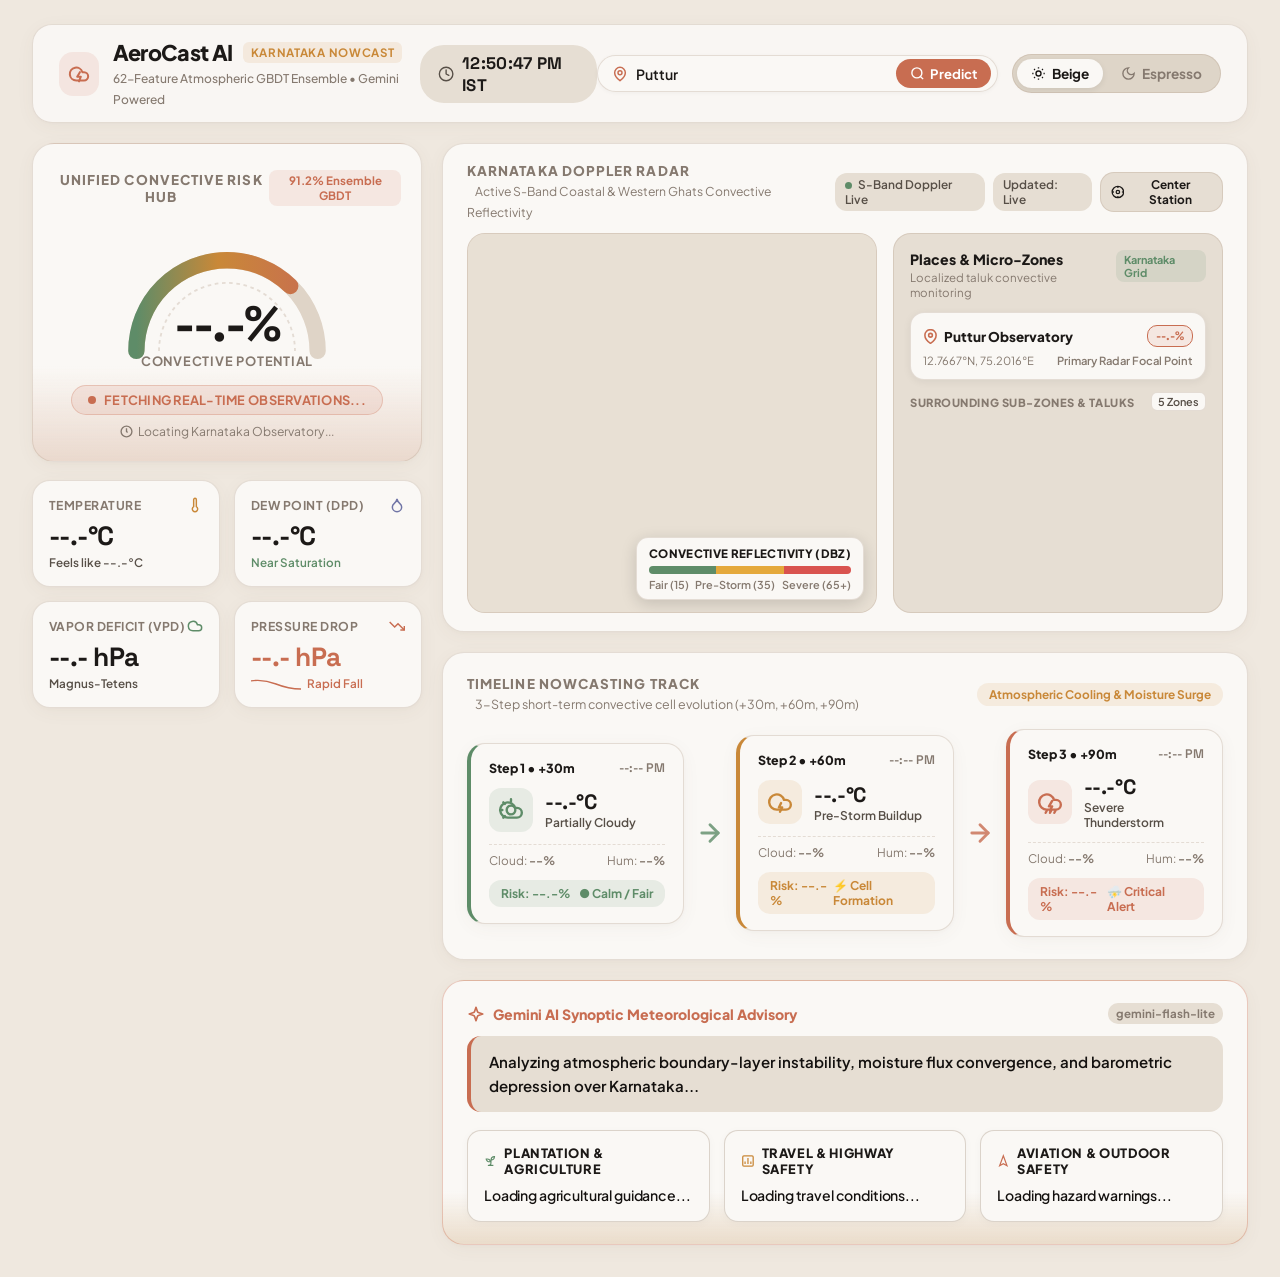
==== index.html @ 01968993 "Updated the project, Added karnataka village dataset for classifing the places" ====
<!DOCTYPE html>
<html lang="en">
<head>
  <meta charset="UTF-8">
  <meta name="viewport" content="width=device-width, initial-scale=1.0">
  <title>AeroCast AI — Karnataka Convective Nowcasting System</title>
  <link rel="icon" href="data:image/svg+xml,<svg xmlns=%22http://www.w3.org/2000/svg%22 viewBox=%220 0 100 100%22><text y=%22.9em%22 font-size=%2290%22>⚡</text></svg>">
  
  <!-- Fonts -->
  <link rel="preconnect" href="https://fonts.googleapis.com">
  <link rel="preconnect" href="https://fonts.gstatic.com" crossorigin>
  <link href="https://fonts.googleapis.com/css2?family=Plus+Jakarta+Sans:wght@400;500;600;700;800&family=Space+Grotesk:wght@500;600;700;800&display=swap" rel="stylesheet">
  
  <!-- Custom Stylesheet with Universal Loading Fallback -->
  <link rel="stylesheet" id="aerocastCss" href="/static/css/style.css?v=dynamic_risk_colors_v3">
  <!-- Leaflet Map CSS with Fallback -->
  <link rel="stylesheet" id="leafletCss" href="/static/vendor/leaflet.css">
  <script>
    (function() {
      var isFile = (window.location.protocol === 'file:');
      var path = window.location.pathname || '';
      var isInsideTemplates = path.indexOf('templates') !== -1;
      if (isFile) {
        document.getElementById('aerocastCss').href = (isInsideTemplates ? '../static/css/style.css' : 'static/css/style.css') + '?v=dynamic_risk_colors_v3';
        document.getElementById('leafletCss').href = isInsideTemplates ? '../static/vendor/leaflet.css' : 'static/vendor/leaflet.css';
      } else if (isInsideTemplates) {
        document.getElementById('aerocastCss').href = '../static/css/style.css?v=dynamic_risk_colors_v3';
        document.getElementById('leafletCss').href = '../static/vendor/leaflet.css';
      }
    })();
  </script>
</head>
<body data-theme="light">

  <div class="app-wrapper">

    <!-- Fullscreen Convective Weather Prediction Loading Animation -->
    <div id="nowcastLoadingOverlay" class="loading-screen-overlay" style="display: none;">
      <div class="loading-screen-modal">
        <!-- Animated Doppler Radar Sweep Scanner -->
        <div class="radar-scanner-sphere">
          <div class="scanner-sweep-beam"></div>
          <div class="scanner-ring ring-1"></div>
          <div class="scanner-ring ring-2"></div>
          <div class="scanner-ring ring-3"></div>
          <div class="scanner-crosshair-x"></div>
          <div class="scanner-crosshair-y"></div>
          <div class="scanner-blip blip-center"></div>
          <div class="scanner-blip blip-satellite-1"></div>
          <div class="scanner-blip blip-satellite-2"></div>
        </div>

        <div class="loading-modal-content">
          <div class="loading-step-pill">
            <span class="loading-pulse-dot"></span>
            <span>AEROCAST AI CONVECTIVE ENGINE</span>
          </div>
          <h2 class="loading-modal-title">Analyzing Convective Weather...</h2>
          <div class="loading-target-location">
            Target Observatory: <strong id="loadingTargetName">Puttur</strong>
          </div>
          <p id="loadingStatusSub" class="loading-status-text">Acquiring real-time Doppler radar & AWS surface telemetry...</p>
          <div class="loading-progress-bar-wrap">
            <div class="loading-progress-bar-fill"></div>
          </div>
        </div>
      </div>
    </div>

    <!-- Out-of-Karnataka Boundary Warning Alert -->
    <div id="outOfBoundsWarning" class="out-of-bounds-banner" style="display: none;">
      <div class="warning-banner-icon">
        <svg width="24" height="24" viewBox="0 0 24 24" fill="none" stroke="currentColor" stroke-width="2.3">
          <path d="m21.73 18-8-14a2 2 0 0 0-3.48 0l-8 14A2 2 0 0 0 4 21h16a2 2 0 0 0 1.73-3Z"/>
          <line x1="12" y1="9" x2="12" y2="13"/><line x1="12" y1="17" x2="12.01" y2="17"/>
        </svg>
      </div>
      <div class="warning-banner-body">
        <div class="warning-banner-title">⚠️ LOCATION OUTSIDE KARNATAKA STATE BOUNDARY</div>
        <div id="outOfBoundsText" class="warning-banner-message">
          The place you searched is outside Karnataka state! AeroCast AI convective models and S-band Doppler radar are specifically trained and calibrated on Karnataka & Western Ghats atmospheric physics (11.5°N - 18.6°N, 74.0°E - 78.6°E). Predictions shown are experimental.
        </div>
      </div>
      <div class="warning-banner-actions">
        <button type="button" class="warning-action-btn" onclick="searchLocationDirect('Puttur')">Switch to Puttur</button>
        <button type="button" class="warning-action-btn" onclick="searchLocationDirect('Bengaluru')">Switch to Bengaluru</button>
        <button type="button" class="warning-close-btn" onclick="dismissOutOfBoundsWarning()" title="Dismiss">&times;</button>
      </div>
    </div>

    <!-- Environment / Connection Mode Banner -->
    <div id="connectionBanner" class="connection-banner" style="display: none;">
      <div class="banner-content">
        <svg width="18" height="18" viewBox="0 0 24 24" fill="none" stroke="currentColor" stroke-width="2.2"><circle cx="12" cy="12" r="10"/><line x1="12" y1="8" x2="12" y2="12"/><line x1="12" y1="16" x2="12.01" y2="16"/></svg>
        <span id="bannerMessage">Offline Preview Mode — To stream live Open-Meteo telemetry & Google Gemini AI advisories, launch <code>python app.py</code> in your terminal and visit <a href="http://127.0.0.1:5000" target="_blank">http://127.0.0.1:5000</a></span>
        <button class="banner-close" onclick="document.getElementById('connectionBanner').style.display='none'">&times;</button>
      </div>
    </div>

    <!-- Top Navigation Header -->
    <header class="app-header">
      <div class="brand">
        <div class="brand-glyph">
          <svg width="22" height="22" viewBox="0 0 24 24" fill="none" stroke="currentColor" stroke-width="2.2" stroke-linecap="round" stroke-linejoin="round">
            <path d="M17.5 19H9a7 7 0 1 1 6.71-9h1.79a4.5 4.5 0 1 1 0 9Z"/>
            <path d="m13 10-3 5h4l-2 5"/>
          </svg>
        </div>
        <div>
          <div class="brand-title-row">
            <h1 class="brand-title">AeroCast AI</h1>
            <span class="brand-badge">Karnataka Nowcast</span>
          </div>
          <span class="brand-sub">62-Feature Atmospheric GBDT Ensemble &bull; Gemini Powered</span>
        </div>
      </div>

      <div class="header-center" title="Live Indian Standard Time (UTC+5:30) • Karnataka Nowcast Baseline">
        <svg width="18" height="18" viewBox="0 0 24 24" fill="none" stroke="currentColor" stroke-width="2" stroke-linecap="round" stroke-linejoin="round">
          <circle cx="12" cy="12" r="10"/><polyline points="12 6 12 12 16 14"/>
        </svg>
        <span id="liveClock" class="clock-display">Loading Time...</span>
        <script>
          (function() {
            try {
              var el = document.getElementById('liveClock');
              if (el) {
                el.textContent = new Date().toLocaleTimeString('en-US', { timeZone: 'Asia/Kolkata', hour: '2-digit', minute: '2-digit', second: '2-digit', hour12: true }) + ' IST';
              }
            } catch(e) {}
          })();
        </script>
      </div>

      <div class="header-actions">
        <!-- Location Search Bar (Type any place in Karnataka freely) -->
        <form id="locationSearchForm" class="location-search-form" onsubmit="handleLocationSearch(event)">
          <div class="location-search-wrapper">
            <svg class="search-pin-icon" width="16" height="16" viewBox="0 0 24 24" fill="none" stroke="currentColor" stroke-width="2.2" stroke-linecap="round" stroke-linejoin="round">
              <path d="M20 10c0 6-8 12-8 12s-8-6-8-12a8 8 0 0 1 16 0Z"/><circle cx="12" cy="10" r="3"/>
            </svg>
            <input 
              type="text" 
              id="locationInput" 
              class="location-search-input" 
              placeholder="Search any place in Karnataka (e.g. Puttur, Bantwal, Udupi)..." 
              value="Puttur" 
              autocomplete="off" 
              list="karnatakaPlacesList"
            >
            <button type="submit" class="search-submit-btn" id="searchSubmitBtn" title="Run AI Nowcast">
              <svg width="15" height="15" viewBox="0 0 24 24" fill="none" stroke="currentColor" stroke-width="2.2">
                <circle cx="11" cy="11" r="8"/><path d="m21 21-4.3-4.3"/>
              </svg>
              <span>Predict</span>
            </button>
          </div>
          <datalist id="karnatakaPlacesList">
            <option value="Puttur">Puttur (Dakshina Kannada)</option>
            <option value="Bantwal">Bantwal (Dakshina Kannada)</option>
            <option value="Sullia">Sullia (Dakshina Kannada)</option>
            <option value="Belthangady">Belthangady (Dakshina Kannada)</option>
            <option value="Mangaluru">Mangaluru / Mangalore (Coastal)</option>
            <option value="Moodbidri">Moodbidri (Jain Kashi)</option>
            <option value="Kadaba">Kadaba (Ghats Belt)</option>
            <option value="Udupi">Udupi (Temple Town)</option>
            <option value="Manipal">Manipal (University Ridge)</option>
            <option value="Kundapura">Kundapura (Coastal Belt)</option>
            <option value="Karkala">Karkala (Western Foothills)</option>
            <option value="Bengaluru">Bengaluru (Urban Hub)</option>
            <option value="Mysuru">Mysuru (Chamundi Foothills)</option>
            <option value="Shivamogga">Shivamogga / Shimoga (Ghats)</option>
            <option value="Bhadravathi">Bhadravathi (Iron & Steel)</option>
            <option value="Madikeri">Madikeri (Coorg Highlands)</option>
            <option value="Chikkamagaluru">Chikkamagaluru (Coffee Crest)</option>
            <option value="Hassan">Hassan (Malnad Gate)</option>
            <option value="Sakleshpur">Sakleshpur (Bisle Ghats)</option>
            <option value="Sirsi">Sirsi (Uttara Kannada Crest)</option>
            <option value="Karwar">Karwar (Coastal Harbor)</option>
            <option value="Gokarna">Gokarna (Coastal Belt)</option>
            <option value="Hubballi">Hubballi / Hubli (Commercial Hub)</option>
            <option value="Dharwad">Dharwad (Education Hub)</option>
            <option value="Belagavi">Belagavi / Belgaum (Border Valley)</option>
            <option value="Ballari">Ballari / Bellary (Central KA)</option>
            <option value="Davangere">Davangere (Textile Hub)</option>
            <option value="Tumakuru">Tumakuru (Industrial Corridor)</option>
            <option value="Kolar">Kolar (Eastern Deccan)</option>
            <option value="Mandya">Mandya (Sugar City)</option>
            <option value="Vijayapura">Vijayapura / Bijapur (North KA)</option>
            <option value="Bagalkote">Bagalkote (Ghataprabha Valley)</option>
            <option value="Kalaburagi">Kalaburagi / Gulbarga (North KA)</option>
            <option value="Bidar">Bidar (Northern Crown)</option>
            <option value="Raichur">Raichur (Doab Region)</option>
            <option value="Yadgir">Yadgir (Krishna Basin)</option>
            <option value="Chitradurga">Chitradurga (Fort City)</option>
            <option value="Haveri">Haveri (Cardamom City)</option>
            <option value="Gadag">Gadag (Deccan Plains)</option>
            <option value="Koppal">Koppal (Tungabhadra Basin)</option>
            <option value="Chamarajanagar">Chamarajanagar (Southern Kaveri)</option>
          </datalist>
        </form>

        <!-- Theme Toggle Switch -->
        <div class="theme-switch-container">
          <button class="theme-switch-btn active" id="btnLight" onclick="setAppTheme('light')">
            <svg width="15" height="15" viewBox="0 0 24 24" fill="none" stroke="currentColor" stroke-width="2.2">
              <circle cx="12" cy="12" r="4"/><path d="M12 2v2M12 20v2M4.93 4.93l1.41 1.41M17.66 17.66l1.41 1.41M2 12h2M20 12h2M6.34 17.66l-1.41 1.41M19.07 4.93l-1.41 1.41"/>
            </svg>
            <span>Beige</span>
          </button>
          <button class="theme-switch-btn" id="btnDark" onclick="setAppTheme('dark')">
            <svg width="15" height="15" viewBox="0 0 24 24" fill="none" stroke="currentColor" stroke-width="2.2">
              <path d="M12 3a6 6 0 0 0 9 9 9 9 0 1 1-9-9Z"/>
            </svg>
            <span>Espresso</span>
          </button>
        </div>
      </div>
    </header>

    <!-- Main Dynamic Canvas Grid -->
    <main class="main-dashboard-grid">

      <!-- LEFT SECTION: Unified Convective Risk Hub & Telemetry Stack -->
      <section class="left-section">
        
        <!-- Hero Convective Risk Card -->
        <div class="card risk-hero-card">
          <div class="card-top-row">
            <h2 class="card-heading">Unified Convective Risk Hub</h2>
            <span class="model-badge">91.2% Ensemble GBDT</span>
          </div>

          <div class="dial-container">
            <svg class="concentric-dial-svg" viewBox="0 0 260 160">
              <defs>
                <linearGradient id="dialGradient" x1="0%" y1="0%" x2="100%" y2="0%">
                  <stop offset="0%" stop-color="#5E8C68"/>
                  <stop offset="45%" stop-color="#C98838"/>
                  <stop offset="100%" stop-color="#C86D51"/>
                </linearGradient>
              </defs>
              <!-- Outer Track -->
              <path class="dial-track-bg" d="M 30 140 A 100 100 0 0 1 230 140" />
              <!-- Animated Risk Arc -->
              <path id="dialFillArc" class="dial-track-fill" d="M 30 140 A 100 100 0 0 1 230 140" />
              <!-- Inner Decorative Ring -->
              <path class="dial-inner-ring" d="M 55 140 A 75 75 0 0 1 205 140" />
            </svg>

            <div class="dial-center-content">
              <span id="stormProbabilityVal" class="dial-prob-number">--.-%</span>
              <span class="dial-prob-label">Convective Potential</span>
            </div>
          </div>

          <div id="riskAlertBanner" class="risk-alert-pill alert-red">
            <span class="pulse-indicator"></span>
            <span id="riskAlertText">FETCHING REAL-TIME OBSERVATIONS...</span>
          </div>

          <div class="resolved-location-sub">
            <svg width="13" height="13" viewBox="0 0 24 24" fill="none" stroke="currentColor" stroke-width="2.5"><circle cx="12" cy="12" r="10"/><polyline points="12 6 12 12 14 14"/></svg>
            <span id="resolvedAddressText">Locating Karnataka Observatory...</span>
          </div>
        </div>

        <!-- 4-Card Telemetry Stack -->
        <div class="telemetry-stack-grid">
          
          <!-- Temperature Card -->
          <div class="telemetry-card">
            <div class="telemetry-card-top">
              <span class="telemetry-label">Temperature</span>
              <svg width="16" height="16" viewBox="0 0 24 24" fill="none" stroke="var(--accent-honey)" stroke-width="2.2"><path d="M14 4v10.54a4 4 0 1 1-4 0V4a2 2 0 0 1 4 0Z"/></svg>
            </div>
            <div id="tempVal" class="telemetry-number">--.-°C</div>
            <div id="feelsLikeSub" class="telemetry-sub">Feels like --.-°C</div>
          </div>

          <!-- Dew Point Depression Card -->
          <div class="telemetry-card">
            <div class="telemetry-card-top">
              <span class="telemetry-label">Dew Point (DPD)</span>
              <svg width="16" height="16" viewBox="0 0 24 24" fill="none" stroke="var(--accent-lavender)" stroke-width="2.2"><path d="M12 22a7 7 0 0 0 7-7c0-2-1-3.9-3-5.5s-3.5-4-4-6.5c-.5 2.5-2 4.9-4 6.5C6 11.1 5 13 5 15a7 7 0 0 0 7 7z"/></svg>
            </div>
            <div id="dpdVal" class="telemetry-number">--.-°C</div>
            <div id="dpdStatusSub" class="telemetry-sub accent-sage-text">Near Saturation</div>
          </div>

          <!-- Vapor Pressure Deficit Card -->
          <div class="telemetry-card">
            <div class="telemetry-card-top">
              <span class="telemetry-label">Vapor Deficit (VPD)</span>
              <svg width="16" height="16" viewBox="0 0 24 24" fill="none" stroke="var(--accent-sage)" stroke-width="2.2"><path d="M17.5 19H9a7 7 0 1 1 6.71-9h1.79a4.5 4.5 0 1 1 0 9Z"/></svg>
            </div>
            <div id="vpdVal" class="telemetry-number">--.- hPa</div>
            <div id="vpdSub" class="telemetry-sub">Magnus-Tetens</div>
          </div>

          <!-- Pressure Tendency Card -->
          <div class="telemetry-card">
            <div class="telemetry-card-top">
              <span class="telemetry-label">Pressure Drop</span>
              <svg width="16" height="16" viewBox="0 0 24 24" fill="none" stroke="var(--accent-terracotta)" stroke-width="2.2"><polyline points="23 18 13.5 8.5 8.5 13.5 1 6"/><polyline points="17 18 23 18 23 12"/></svg>
            </div>
            <div id="pressureDropVal" class="telemetry-number accent-terracotta-text">--.- hPa</div>
            <div class="trend-wave-container">
              <svg class="trend-wave-svg" viewBox="0 0 80 20" fill="none">
                <path d="M 0 5 Q 20 2 40 10 T 80 18" stroke="var(--accent-terracotta)" stroke-width="2.2" stroke-linecap="round"/>
              </svg>
              <span class="telemetry-sub" style="color: var(--accent-terracotta);">Rapid Fall</span>
            </div>
          </div>

        </div>

      </section>

      <!-- RIGHT SECTION: Radar Map Surface + Interconnected Timeline + Gemini Advisory -->
      <section class="right-section">

        <!-- Karnataka Doppler Radar Canvas -->
        <div class="card radar-canvas-card">
          <div class="radar-card-header">
            <div>
              <h2 class="card-heading">Karnataka Doppler Radar</h2>
              <span class="radar-subtext">Active S-Band Coastal & Western Ghats Convective Reflectivity</span>
            </div>
            <div class="radar-meta-group">
              <span class="radar-tag"><span class="radar-live-blip"></span> S-Band Doppler Live</span>
              <span id="radarUpdateTag" class="radar-tag">Updated: Live</span>
              <button type="button" id="radarCenterBtn" class="radar-action-btn" onclick="centerMapOnCurrentLocation()" title="Center on Selected Station">
                <svg width="14" height="14" viewBox="0 0 24 24" fill="none" stroke="currentColor" stroke-width="2.2"><circle cx="12" cy="12" r="10"/><circle cx="12" cy="12" r="3"/><line x1="12" y1="2" x2="12" y2="5"/><line x1="12" y1="19" x2="12" y2="22"/><line x1="2" y1="12" x2="5" y2="12"/><line x1="19" y1="12" x2="22" y2="12"/></svg>
                <span>Center Station</span>
              </button>
            </div>
          </div>

          <!-- Side-by-Side Grid Layout: Radar Map on Left, Places Details on Right -->
          <div class="radar-flex-container">
            <!-- Left: Radar Map Viewport (Fixed Zoom) -->
            <div class="radar-map-column">
              <div class="radar-map-viewport" id="radarMapViewport">
                <!-- Real Leaflet Interactive Doppler Radar Map -->
                <div id="radarLeafletMap" class="radar-leaflet-container"></div>

                <!-- Doppler Radar dBZ Color Scale Legend -->
                <div class="radar-legend-card">
                  <div class="radar-legend-title">Convective Reflectivity (dBZ)</div>
                  <div class="radar-legend-bar">
                    <div class="legend-seg seg-green" title="15-30 dBZ: Light Rain">15-30</div>
                    <div class="legend-seg seg-honey" title="35-45 dBZ: Convective Buildup">35-45</div>
                    <div class="legend-seg seg-terracotta" title="50-65+ dBZ: Severe Storm / Hail">50-65+</div>
                  </div>
                  <div class="radar-legend-labels">
                    <span>Fair (15)</span>
                    <span>Pre-Storm (35)</span>
                    <span>Severe (65+)</span>
                  </div>
                </div>
              </div>
            </div>

            <!-- Right: Places Details & Micro-Zone Telemetry Panel -->
            <div class="radar-places-panel" id="radarPlacesPanel">
              <div class="places-panel-header">
                <div>
                  <h3 class="places-panel-title">Places & Micro-Zones</h3>
                  <div id="placesPanelSub" class="places-panel-sub">Localized taluk convective monitoring</div>
                </div>
                <span id="placesRegionBadge" class="places-region-badge">Karnataka Grid</span>
              </div>

              <!-- Active Focal Station Card -->
              <div class="active-place-card" id="activePlaceCard">
                <div class="active-place-top">
                  <div class="active-place-name-wrap">
                    <svg width="15" height="15" viewBox="0 0 24 24" fill="none" stroke="var(--accent-terracotta)" stroke-width="2.5"><path d="M21 10c0 7-9 13-9 13s-9-6-9-13a9 9 0 0 1 18 0z"/><circle cx="12" cy="10" r="3"/></svg>
                    <span id="activePlaceName" class="active-place-name">Puttur Observatory</span>
                  </div>
                  <span id="activePlaceRiskBadge" class="place-risk-pill risk-pill-red">--.-%</span>
                </div>
                <div class="active-place-meta">
                  <span id="activePlaceCoords">12.7667°N, 75.2016°E</span>
                  <span id="activePlaceStatus" class="active-place-status">Primary Radar Focal Point</span>
                </div>
              </div>

              <!-- Sub-Places / Micro-Zones List -->
              <div class="places-sublist-wrapper">
                <div class="places-sublist-header">
                  <span class="places-sublist-heading">SURROUNDING SUB-ZONES & TALUKS</span>
                  <span id="placesZoneCount" class="places-count-tag">5 Zones</span>
                </div>
                <div id="placesListBody" class="places-list-body">
                  <!-- Dynamically populated by renderPlacesDetails() -->
                </div>
              </div>
            </div>
          </div>
        </div>

        <!-- Interconnected 3-Step Timeline Nowcasting Track -->
        <div class="card timeline-journey-card">
          <div class="timeline-card-header">
            <div>
              <h2 class="card-heading">Timeline Nowcasting Track</h2>
              <span class="timeline-subtext">3-Step short-term convective cell evolution (+30m, +60m, +90m)</span>
            </div>
            <span id="timelineIndicatorPill" class="timeline-indicator-pill">Atmospheric Cooling & Moisture Surge</span>
          </div>

          <!-- Connected Horizontal Stepper Sequence -->
          <div class="timeline-stepper-row">
            
            <!-- Step 1: +30m -->
            <div id="stepCard1" class="step-card card-sage">
              <div class="step-header">
                <span class="step-badge">Step 1 &bull; +30m</span>
                <span id="step1Time" class="step-time">--:-- PM</span>
              </div>
              <div class="step-body">
                <div id="step1IconBox" class="step-icon-box box-sage">
                  <!-- Sun behind Cloud -->
                  <svg width="26" height="26" viewBox="0 0 24 24" fill="none" stroke="currentColor" stroke-width="2.2" stroke-linecap="round" stroke-linejoin="round">
                    <path d="M12 2v2M4.93 4.93l1.41 1.41M2 12h2M6.34 17.66l-1.41 1.41"/>
                    <circle cx="12" cy="12" r="4"/>
                    <path d="M17.5 19H9a7 7 0 1 1 6.71-9h1.79a4.5 4.5 0 1 1 0 9Z"/>
                  </svg>
                </div>
                <div>
                  <div id="step1Temp" class="step-temp-text">--.-°C</div>
                  <div id="step1Condition" class="step-condition-text">Partially Cloudy</div>
                </div>
              </div>
              <div class="step-metrics">
                <span>Cloud: <strong id="step1Cloud">--%</strong></span>
                <span>Hum: <strong id="step1Hum">--%</strong></span>
              </div>
              <div id="step1FooterPill" class="step-footer-pill pill-sage">
                <span>Risk: <strong id="step1Prob">--.-%</strong></span>
                <span id="step1PillText">● Calm / Fair</span>
              </div>
            </div>

            <!-- Interconnecting Flow Node 1 -->
            <div id="stepFlowArrow1" class="step-flow-arrow">
              <svg width="28" height="28" viewBox="0 0 24 24" fill="none" stroke="var(--accent-sage)" stroke-width="2.5" stroke-linecap="round" stroke-linejoin="round">
                <line x1="5" y1="12" x2="19" y2="12"/><polyline points="12 5 19 12 12 19"/>
              </svg>
            </div>

            <!-- Step 2: +60m -->
            <div id="stepCard2" class="step-card card-honey">
              <div class="step-header">
                <span class="step-badge">Step 2 &bull; +60m</span>
                <span id="step2Time" class="step-time">--:-- PM</span>
              </div>
              <div class="step-body">
                <div id="step2IconBox" class="step-icon-box box-honey">
                  <!-- Building Cumulus with Flash -->
                  <svg width="26" height="26" viewBox="0 0 24 24" fill="none" stroke="currentColor" stroke-width="2.2" stroke-linecap="round" stroke-linejoin="round">
                    <path d="M17.5 19H9a7 7 0 1 1 6.71-9h1.79a4.5 4.5 0 1 1 0 9Z"/>
                    <path d="m13 13-2 4h3l-2 4"/>
                  </svg>
                </div>
                <div>
                  <div id="step2Temp" class="step-temp-text">--.-°C</div>
                  <div id="step2Condition" class="step-condition-text">Pre-Storm Buildup</div>
                </div>
              </div>
              <div class="step-metrics">
                <span>Cloud: <strong id="step2Cloud">--%</strong></span>
                <span>Hum: <strong id="step2Hum">--%</strong></span>
              </div>
              <div id="step2FooterPill" class="step-footer-pill pill-honey">
                <span>Risk: <strong id="step2Prob">--.-%</strong></span>
                <span id="step2PillText">⚡ Cell Formation</span>
              </div>
            </div>

            <!-- Interconnecting Flow Node 2 -->
            <div id="stepFlowArrow2" class="step-flow-arrow">
              <svg width="28" height="28" viewBox="0 0 24 24" fill="none" stroke="var(--accent-terracotta)" stroke-width="2.5" stroke-linecap="round" stroke-linejoin="round">
                <line x1="5" y1="12" x2="19" y2="12"/><polyline points="12 5 19 12 12 19"/>
              </svg>
            </div>

            <!-- Step 3: +90m -->
            <div id="stepCard3" class="step-card card-terracotta">
              <div class="step-header">
                <span class="step-badge">Step 3 &bull; +90m</span>
                <span id="step3Time" class="step-time">--:-- PM</span>
              </div>
              <div class="step-body">
                <div id="step3IconBox" class="step-icon-box box-terracotta">
                  <!-- Active Thunderstorm Rain Cloud -->
                  <svg width="26" height="26" viewBox="0 0 24 24" fill="none" stroke="currentColor" stroke-width="2.2" stroke-linecap="round" stroke-linejoin="round">
                    <path d="M17.5 19H9a7 7 0 1 1 6.71-9h1.79a4.5 4.5 0 1 1 0 9Z"/>
                    <line x1="9" y1="20" x2="8" y2="22"/><line x1="13" y1="20" x2="12" y2="22"/><line x1="17" y1="20" x2="16" y2="22"/>
                    <path d="m14 11-3 5h3l-2 4"/>
                  </svg>
                </div>
                <div>
                  <div id="step3Temp" class="step-temp-text">--.-°C</div>
                  <div id="step3Condition" class="step-condition-text">Severe Thunderstorm</div>
                </div>
              </div>
              <div class="step-metrics">
                <span>Cloud: <strong id="step3Cloud">--%</strong></span>
                <span>Hum: <strong id="step3Hum">--%</strong></span>
              </div>
              <div id="step3FooterPill" class="step-footer-pill pill-terracotta">
                <span>Risk: <strong id="step3Prob">--.-%</strong></span>
                <span id="step3PillText">⛈️ Critical Alert</span>
              </div>
            </div>

          </div>
        </div>

        <!-- Gemini AI Meteorological Synoptic Advisory Section -->
        <div class="card gemini-advisory-card">
          <div class="gemini-header-row">
            <div class="gemini-brand-badge">
              <svg width="18" height="18" viewBox="0 0 24 24" fill="none" stroke="currentColor" stroke-width="2.2" stroke-linecap="round" stroke-linejoin="round">
                <path d="m12 3-1.9 5.8a2 2 0 0 1-1.3 1.3L3 12l5.8 1.9a2 2 0 0 1 1.3 1.3L12 21l1.9-5.8a2 2 0 0 1 1.3-1.3L21 12l-5.8-1.9a2 2 0 0 1-1.3-1.3Z"/>
              </svg>
              <span>Gemini AI Synoptic Meteorological Advisory</span>
            </div>
            <span id="geminiModelTag" class="gemini-model-pill">gemini-flash-lite</span>
          </div>

          <div class="gemini-content-body">
            <p id="geminiBulletinText" class="gemini-bulletin">
              Analyzing atmospheric boundary-layer instability, moisture flux convergence, and barometric depression over Karnataka...
            </p>

            <div class="gemini-sectors-grid">
              <!-- Agriculture -->
              <div class="sector-tile">
                <div class="sector-title">
                  <svg width="14" height="14" viewBox="0 0 24 24" fill="none" stroke="var(--accent-sage)" stroke-width="2.2"><path d="M7 20h10"/><path d="M10 20c5.5-2.5.8-6.4 3-10"/><path d="M9.5 9.4c1.1.8 1.8 2.2 2.3 3.7-2 .4-3.5.4-4.8-.3-1.2-.6-2.3-1.9-3-4.2 2.8-.5 4.4-.1 5.5.8z"/><path d="M14.1 6a7 7 0 0 0-1.1 4c1.9-.1 3.3-.6 4.3-1.4 1-1 1.6-2.3 1.7-4.6-2.7.1-4 1-4.9 2z"/></svg>
                  <span>Plantation & Agriculture</span>
                </div>
                <div id="geminiAgriText" class="sector-text">Loading agricultural guidance...</div>
              </div>

              <!-- Travel & Commuter -->
              <div class="sector-tile">
                <div class="sector-title">
                  <svg width="14" height="14" viewBox="0 0 24 24" fill="none" stroke="var(--accent-honey)" stroke-width="2.2"><rect width="18" height="18" x="3" y="3" rx="2"/><path d="M7 17v-4"/><path d="M17 17v-4"/><path d="M12 17V7"/></svg>
                  <span>Travel & Highway Safety</span>
                </div>
                <div id="geminiTravelText" class="sector-text">Loading travel conditions...</div>
              </div>

              <!-- Aviation & Outdoors -->
              <div class="sector-tile">
                <div class="sector-title">
                  <svg width="14" height="14" viewBox="0 0 24 24" fill="none" stroke="var(--accent-terracotta)" stroke-width="2.2"><polygon points="12 2 19 21 12 17 5 21 12 2"/></svg>
                  <span>Aviation & Outdoor Safety</span>
                </div>
                <div id="geminiOutdoorText" class="sector-text">Loading hazard warnings...</div>
              </div>
            </div>
          </div>
        </div>

      </section>

    </main>

  </div>

  <!-- Leaflet Map Script with Universal Loading Fallback -->
  <script>
    (function() {
      var isFile = (window.location.protocol === 'file:');
      var path = window.location.pathname || '';
      var isInsideTemplates = path.indexOf('templates') !== -1;
      var jsSrc = '/static/vendor/leaflet.js';
      if (isFile) {
        jsSrc = isInsideTemplates ? '../static/vendor/leaflet.js' : 'static/vendor/leaflet.js';
      } else if (isInsideTemplates) {
        jsSrc = '../static/vendor/leaflet.js';
      }
      var s = document.createElement('script');
      s.src = jsSrc;
      document.body.appendChild(s);
    })();
  </script>

  <!-- Client Application Script with Universal Loading Fallback -->
  <script>
    (function() {
      var isFile = (window.location.protocol === 'file:');
      var path = window.location.pathname || '';
      var isInsideTemplates = path.indexOf('templates') !== -1;
      var jsSrc = '/static/js/app.js?v=dynamic_risk_colors_v3';
      if (isFile) {
        jsSrc = (isInsideTemplates ? '../static/js/app.js' : 'static/js/app.js') + '?v=dynamic_risk_colors_v3';
      } else if (isInsideTemplates) {
        jsSrc = '../static/js/app.js?v=dynamic_risk_colors_v3';
      }
      var s = document.createElement('script');
      s.src = jsSrc;
      document.body.appendChild(s);
    })();
  </script>
</body>
</html>
---- static/css/style.css ----
/* ==========================================================================
   AeroCast AI — Convective Nowcasting System Stylesheet
   Theme: Warm Beige & Desert Sand (Light) / Roasted Espresso Cacao (Dark)
   ========================================================================== */

:root {
  /* Warm Beige Light Theme */
  --bg-canvas: #efe8df;
  --card-bg: #faf8f5;
  --card-border: rgba(180, 160, 140, 0.32);
  --card-shadow: 0 4px 20px -2px rgba(110, 90, 70, 0.06), 0 1px 4px -1px rgba(110, 90, 70, 0.04);
  
  --text-primary: #1c1917;
  --text-secondary: #574f47;
  --text-muted: #85796f;
  
  --accent-terracotta: #c86d51;
  --accent-terracotta-bg: rgba(200, 109, 81, 0.12);
  --accent-sage: #5e8c68;
  --accent-sage-bg: rgba(94, 140, 104, 0.12);
  --accent-honey: #c98838;
  --accent-honey-bg: rgba(201, 136, 56, 0.12);
  --accent-lavender: #7075a6;
  --accent-lavender-bg: rgba(112, 117, 166, 0.12);
  
  --header-bg: rgba(250, 248, 245, 0.90);
  --chip-bg: #e6ded3;
  --toggle-bg: #ded5c8;
  --timeline-track: #dfd4c7;
  --map-bg: #e8e0d4;
  --contour-stroke: #b5a999;
}

[data-theme="dark"] {
  /* Roasted Espresso Dark Theme */
  --bg-canvas: #151210;
  --card-bg: #201c19;
  --card-border: rgba(230, 210, 190, 0.10);
  --card-shadow: 0 6px 28px -4px rgba(0, 0, 0, 0.55);
  
  --text-primary: #f5efe6;
  --text-secondary: #bab0a5;
  --text-muted: #8a7f74;
  
  --accent-terracotta: #df7a5e;
  --accent-terracotta-bg: rgba(223, 122, 94, 0.18);
  --accent-sage: #75a780;
  --accent-sage-bg: rgba(117, 167, 128, 0.18);
  --accent-honey: #dba04e;
  --accent-honey-bg: rgba(219, 160, 78, 0.18);
  --accent-lavender: #8f95cb;
  --accent-lavender-bg: rgba(143, 149, 203, 0.18);
  
  --header-bg: rgba(32, 28, 25, 0.90);
  --chip-bg: #2b2520;
  --toggle-bg: #2d2621;
  --timeline-track: #2e2722;
  --map-bg: #1c1815;
  --contour-stroke: #453c34;
}

* {
  box-sizing: border-box;
  margin: 0;
  padding: 0;
  transition: background-color 0.25s ease, border-color 0.25s ease, color 0.25s ease;
}

body {
  font-family: 'Plus Jakarta Sans', -apple-system, BlinkMacSystemFont, 'Segoe UI', Roboto, sans-serif;
  background-color: var(--bg-canvas);
  color: var(--text-primary);
  min-height: 100vh;
  padding: 24px 32px 32px;
}

.app-wrapper {
  max-width: 1480px;
  margin: 0 auto;
  display: flex;
  flex-direction: column;
  gap: 20px;
}

/* ==========================================================================
   Header Navigation Bar
   ========================================================================== */
.app-header {
  background: var(--header-bg);
  backdrop-filter: blur(14px);
  border: 1px solid var(--card-border);
  border-radius: 20px;
  padding: 14px 26px;
  display: flex;
  align-items: center;
  justify-content: space-between;
  box-shadow: var(--card-shadow);
}

.brand {
  display: flex;
  align-items: center;
  gap: 14px;
}

.brand-glyph {
  width: 44px;
  height: 44px;
  border-radius: 14px;
  background: var(--accent-terracotta-bg);
  display: flex;
  align-items: center;
  justify-content: center;
  color: var(--accent-terracotta);
}

.brand-title-row {
  display: flex;
  align-items: center;
  gap: 10px;
}

.brand-title {
  font-size: 1.35rem;
  font-weight: 800;
  letter-spacing: -0.03em;
  color: var(--text-primary);
}

.brand-badge {
  font-size: 0.72rem;
  font-weight: 700;
  background: var(--accent-honey-bg);
  color: var(--accent-honey);
  padding: 3px 8px;
  border-radius: 6px;
  text-transform: uppercase;
  letter-spacing: 0.06em;
}

.brand-sub {
  font-size: 0.75rem;
  font-weight: 500;
  color: var(--text-muted);
}

.header-center {
  display: flex;
  align-items: center;
  gap: 8px;
  background: var(--chip-bg);
  padding: 7px 18px;
  border-radius: 24px;
  color: var(--text-secondary);
}

.clock-display {
  font-family: 'Space Grotesk', monospace;
  font-size: 1.05rem;
  font-weight: 700;
  color: var(--text-primary);
  letter-spacing: 0.02em;
}

.header-actions {
  display: flex;
  align-items: center;
  gap: 14px;
}

/* Location Search Form & Free Input */
.location-search-form {
  display: flex;
  align-items: center;
}

.location-search-wrapper {
  position: relative;
  display: flex;
  align-items: center;
  background: var(--card-bg);
  border: 1.5px solid var(--card-border);
  border-radius: 24px;
  padding: 3px 6px 3px 14px;
  box-shadow: 0 1px 4px rgba(0,0,0,0.04);
  transition: border-color 0.2s, box-shadow 0.2s;
}

.location-search-wrapper:focus-within {
  border-color: var(--accent-terracotta);
  box-shadow: 0 0 0 3px rgba(217, 83, 79, 0.15);
}

.search-pin-icon {
  color: var(--accent-terracotta);
  flex-shrink: 0;
  margin-right: 8px;
}

.location-search-input {
  border: none;
  background: transparent;
  color: var(--text-primary);
  font-family: inherit;
  font-size: 0.88rem;
  font-weight: 600;
  width: 260px;
  outline: none;
}

.location-search-input::placeholder {
  color: var(--text-muted);
  font-weight: 400;
  font-size: 0.82rem;
}

.search-submit-btn {
  display: flex;
  align-items: center;
  gap: 5px;
  background: var(--accent-terracotta);
  color: #FFFFFF;
  border: none;
  border-radius: 18px;
  padding: 6px 14px;
  font-family: inherit;
  font-size: 0.82rem;
  font-weight: 700;
  cursor: pointer;
  transition: all 0.2s ease;
  flex-shrink: 0;
}

.search-submit-btn:hover {
  opacity: 0.92;
  transform: translateY(-1px);
}

/* Out of Bounds Warning Banner */
.out-of-bounds-banner {
  display: flex;
  align-items: center;
  gap: 16px;
  background: rgba(217, 83, 79, 0.12);
  border: 1.5px solid var(--accent-terracotta);
  border-radius: 14px;
  padding: 14px 20px;
  margin-bottom: 20px;
  animation: shakeAlert 0.4s ease-in-out;
  box-shadow: 0 4px 16px rgba(217, 83, 79, 0.15);
}

@keyframes shakeAlert {
  0%, 100% { transform: translateX(0); }
  20%, 60% { transform: translateX(-6px); }
  40%, 80% { transform: translateX(6px); }
}

.warning-banner-icon {
  color: var(--accent-terracotta);
  display: flex;
  align-items: center;
  flex-shrink: 0;
}

.warning-banner-body {
  flex: 1;
}

.warning-banner-title {
  font-family: 'Space Grotesk', sans-serif;
  font-size: 0.88rem;
  font-weight: 800;
  color: var(--accent-terracotta);
  letter-spacing: 0.04em;
  margin-bottom: 3px;
}

.warning-banner-message {
  font-size: 0.84rem;
  color: var(--text-primary);
  line-height: 1.45;
}

.warning-banner-actions {
  display: flex;
  align-items: center;
  gap: 8px;
  flex-shrink: 0;
}

.warning-action-btn {
  background: var(--accent-terracotta);
  color: #FFFFFF;
  border: none;
  border-radius: 20px;
  padding: 6px 14px;
  font-size: 0.8rem;
  font-weight: 700;
  cursor: pointer;
  transition: all 0.2s ease;
}

.warning-action-btn:hover {
  opacity: 0.9;
  transform: translateY(-1px);
}

.warning-close-btn {
  background: transparent;
  border: none;
  font-size: 1.4rem;
  line-height: 1;
  color: var(--text-muted);
  cursor: pointer;
  padding: 0 6px;
}
.warning-close-btn:hover {
  color: var(--text-primary);
}

.theme-switch-container {
  background: var(--toggle-bg);
  border: 1px solid var(--card-border);
  border-radius: 24px;
  padding: 4px;
  display: flex;
  gap: 4px;
}

.theme-switch-btn {
  padding: 6px 14px;
  border-radius: 18px;
  border: none;
  background: transparent;
  color: var(--text-muted);
  font-family: inherit;
  font-size: 0.85rem;
  font-weight: 700;
  cursor: pointer;
  display: flex;
  align-items: center;
  gap: 6px;
}

.theme-switch-btn.active {
  background: var(--card-bg);
  color: var(--text-primary);
  box-shadow: 0 2px 6px rgba(0,0,0,0.08);
}

/* ==========================================================================
   Dashboard Grid Layout
   ========================================================================== */
.main-dashboard-grid {
  display: grid;
  grid-template-columns: 390px 1fr;
  gap: 20px;
}

.card {
  background: var(--card-bg);
  border: 1px solid var(--card-border);
  border-radius: 22px;
  padding: 22px;
  box-shadow: var(--card-shadow);
  display: flex;
  flex-direction: column;
}

.card-top-row {
  display: flex;
  align-items: center;
  justify-content: space-between;
  margin-bottom: 12px;
}

.card-heading {
  font-size: 0.84rem;
  text-transform: uppercase;
  letter-spacing: 0.08em;
  font-weight: 800;
  color: var(--text-muted);
}

.model-badge {
  font-size: 0.72rem;
  font-weight: 700;
  background: var(--accent-terracotta-bg);
  color: var(--accent-terracotta);
  padding: 3px 8px;
  border-radius: 8px;
}

/* ==========================================================================
   Left Column: Convective Risk Hub & Telemetry Stack
   ========================================================================== */
.left-section {
  display: flex;
  flex-direction: column;
  gap: 18px;
}

.risk-hero-card {
  padding: 26px 20px 22px;
  display: flex;
  flex-direction: column;
  align-items: center;
  text-align: center;
  background: linear-gradient(180deg, var(--card-bg) 0%, var(--card-bg) 70%, var(--accent-terracotta-bg) 100%);
}

.dial-container {
  position: relative;
  width: 250px;
  height: 145px;
  display: flex;
  align-items: flex-end;
  justify-content: center;
  margin: 6px 0 16px;
}

.concentric-dial-svg {
  width: 250px;
  height: 145px;
  overflow: visible;
}

.dial-track-bg {
  fill: none;
  stroke: var(--timeline-track);
  stroke-width: 18;
  stroke-linecap: round;
}

.dial-track-fill {
  fill: none;
  stroke: url(#dialGradient);
  stroke-width: 18;
  stroke-linecap: round;
  stroke-dasharray: 314;
  stroke-dashoffset: 80;
  transition: stroke-dashoffset 1s cubic-bezier(0.4, 0, 0.2, 1);
}

.dial-inner-ring {
  fill: none;
  stroke: var(--card-border);
  stroke-width: 2;
  stroke-dasharray: 4 4;
}

.dial-center-content {
  position: absolute;
  bottom: 0px;
  display: flex;
  flex-direction: column;
  align-items: center;
}

.dial-prob-number {
  font-family: 'Space Grotesk', sans-serif;
  font-size: 3.1rem;
  font-weight: 800;
  line-height: 1;
  letter-spacing: -0.04em;
  color: var(--text-primary);
}

.dial-prob-label {
  font-size: 0.8rem;
  font-weight: 700;
  color: var(--text-muted);
  margin-top: 4px;
  text-transform: uppercase;
  letter-spacing: 0.06em;
}

.risk-alert-pill {
  display: inline-flex;
  align-items: center;
  gap: 8px;
  padding: 6px 16px;
  border-radius: 20px;
  font-size: 0.8rem;
  font-weight: 700;
  letter-spacing: 0.02em;
  margin-bottom: 8px;
}

.alert-red {
  background: var(--accent-terracotta-bg);
  color: var(--accent-terracotta);
  border: 1px solid rgba(200, 109, 81, 0.28);
}

.alert-yellow {
  background: var(--accent-honey-bg);
  color: var(--accent-honey);
  border: 1px solid rgba(201, 136, 56, 0.28);
}

.alert-green {
  background: var(--accent-sage-bg);
  color: var(--accent-sage);
  border: 1px solid rgba(94, 140, 104, 0.28);
}

.alert-muted {
  background: var(--chip-bg);
  color: var(--text-muted);
  border: 1px dashed var(--card-border);
}

.pill-muted {
  background: var(--chip-bg) !important;
  color: var(--text-muted) !important;
  border: 1px dashed var(--card-border) !important;
}

.risk-pill-muted {
  background: var(--chip-bg);
  color: var(--text-muted);
  border: 1px dashed var(--card-border);
}

.pin-dot-neutral {
  background: var(--text-muted);
}

.pulse-indicator {
  width: 8px;
  height: 8px;
  border-radius: 50%;
  background: currentColor;
  animation: pulseAnim 1.8s infinite;
}

@keyframes pulseAnim {
  0% { transform: scale(0.9); opacity: 0.7; }
  50% { transform: scale(1.3); opacity: 1; }
  100% { transform: scale(0.9); opacity: 0.7; }
}

.resolved-location-sub {
  font-size: 0.76rem;
  color: var(--text-muted);
  display: flex;
  align-items: center;
  gap: 5px;
}

/* 4-Card Telemetry Stack Grid */
.telemetry-stack-grid {
  display: grid;
  grid-template-columns: 1fr 1fr;
  gap: 14px;
}

.telemetry-card {
  background: var(--card-bg);
  border: 1px solid var(--card-border);
  border-radius: 18px;
  padding: 16px;
  box-shadow: var(--card-shadow);
  display: flex;
  flex-direction: column;
}

.telemetry-card-top {
  display: flex;
  align-items: center;
  justify-content: space-between;
}

.telemetry-label {
  font-size: 0.76rem;
  font-weight: 700;
  color: var(--text-muted);
  text-transform: uppercase;
  letter-spacing: 0.04em;
}

.telemetry-number {
  font-family: 'Space Grotesk', sans-serif;
  font-size: 1.65rem;
  font-weight: 800;
  color: var(--text-primary);
  margin: 6px 0 2px;
  letter-spacing: -0.02em;
}

.telemetry-sub {
  font-size: 0.73rem;
  font-weight: 600;
  color: var(--text-secondary);
}

.accent-sage-text { color: var(--accent-sage) !important; }
.accent-terracotta-text { color: var(--accent-terracotta) !important; }

.trend-wave-container {
  display: flex;
  align-items: center;
  gap: 6px;
}

.trend-wave-svg {
  width: 50px;
  height: 14px;
}

/* ==========================================================================
   Right Section: Radar Map + Timeline Journey + Gemini Advisory
   ========================================================================== */
.right-section {
  display: flex;
  flex-direction: column;
  gap: 20px;
}

/* Radar Canvas Card */
.radar-canvas-card {
  min-height: 310px;
  padding: 18px 24px;
}

.radar-card-header {
  display: flex;
  align-items: center;
  justify-content: space-between;
  margin-bottom: 12px;
}

.radar-subtext {
  font-size: 0.76rem;
  color: var(--text-muted);
  margin-left: 8px;
}

.radar-meta-group {
  display: flex;
  align-items: center;
  gap: 8px;
}

.radar-tag {
  background: var(--chip-bg);
  color: var(--text-secondary);
  font-size: 0.74rem;
  font-weight: 600;
  padding: 4px 10px;
  border-radius: 12px;
}

.radar-live-blip {
  display: inline-block;
  width: 7px;
  height: 7px;
  border-radius: 50%;
  background: var(--accent-sage);
  margin-right: 4px;
  animation: liveBlip 1.5s infinite;
}

@keyframes liveBlip {
  0% { transform: scale(1); opacity: 1; box-shadow: 0 0 0 0 rgba(94, 140, 104, 0.7); }
  70% { transform: scale(1.3); opacity: 0.8; box-shadow: 0 0 0 6px rgba(94, 140, 104, 0); }
  100% { transform: scale(1); opacity: 1; box-shadow: 0 0 0 0 rgba(94, 140, 104, 0); }
}

.radar-action-btn {
  display: flex;
  align-items: center;
  gap: 5px;
  background: var(--chip-bg);
  color: var(--text-primary);
  border: 1px solid var(--card-border);
  border-radius: 14px;
  padding: 4px 10px;
  font-family: inherit;
  font-size: 0.74rem;
  font-weight: 700;
  cursor: pointer;
  transition: all 0.2s ease;
}

.radar-action-btn:hover {
  background: var(--card-bg);
  border-color: var(--accent-terracotta);
  color: var(--accent-terracotta);
}

.radar-map-viewport {
  position: relative;
  width: 100%;
  height: 380px;
  border-radius: 18px;
  overflow: hidden;
  border: 1px solid var(--card-border);
  background: var(--map-bg);
}

/* Side-by-Side Radar & Places Details Layout */
.radar-flex-container {
  display: grid;
  grid-template-columns: 1fr 330px;
  gap: 16px;
  width: 100%;
}

.radar-map-column {
  min-width: 0;
  display: flex;
  flex-direction: column;
}

.radar-places-panel {
  background: var(--chip-bg);
  border: 1px solid var(--card-border);
  border-radius: 18px;
  padding: 16px;
  display: flex;
  flex-direction: column;
  height: 380px;
  overflow: hidden;
}

.places-panel-header {
  display: flex;
  align-items: flex-start;
  justify-content: space-between;
  margin-bottom: 12px;
}

.places-panel-title {
  font-size: 0.88rem;
  font-weight: 800;
  color: var(--text-primary);
  margin: 0 0 2px;
}

.places-panel-sub {
  font-size: 0.72rem;
  color: var(--text-muted);
}

.places-region-badge {
  font-size: 0.68rem;
  font-weight: 700;
  padding: 3px 8px;
  border-radius: 8px;
  background: var(--accent-sage-bg);
  color: var(--accent-sage);
}

.places-region-badge.out-of-bounds {
  background: var(--accent-terracotta-bg);
  color: var(--accent-terracotta);
}

/* Active Station Spotlight Card */
.active-place-card {
  background: var(--card-bg);
  border: 1.5px solid var(--card-border);
  border-radius: 14px;
  padding: 12px;
  margin-bottom: 12px;
  box-shadow: 0 2px 8px rgba(0,0,0,0.06);
}

.active-place-top {
  display: flex;
  align-items: center;
  justify-content: space-between;
  margin-bottom: 6px;
}

.active-place-name-wrap {
  display: flex;
  align-items: center;
  gap: 6px;
  font-weight: 800;
  font-size: 0.84rem;
  color: var(--text-primary);
}

.place-risk-pill {
  font-family: 'Space Grotesk', sans-serif;
  font-size: 0.76rem;
  font-weight: 800;
  padding: 2px 8px;
  border-radius: 10px;
}

.risk-pill-red {
  background: var(--accent-terracotta-bg);
  color: var(--accent-terracotta);
  border: 1px solid var(--accent-terracotta);
}

.risk-pill-amber {
  background: var(--accent-honey-bg);
  color: var(--accent-honey);
  border: 1px solid var(--accent-honey);
}

.risk-pill-green {
  background: var(--accent-sage-bg);
  color: var(--accent-sage);
  border: 1px solid var(--accent-sage);
}

.active-place-meta {
  display: flex;
  align-items: center;
  justify-content: space-between;
  font-size: 0.7rem;
  color: var(--text-muted);
}

.active-place-status {
  font-weight: 600;
}

/* Sub-Places / Micro-Zones List */
.places-sublist-wrapper {
  display: flex;
  flex-direction: column;
  flex: 1;
  min-height: 0;
}

.places-sublist-header {
  display: flex;
  align-items: center;
  justify-content: space-between;
  margin-bottom: 8px;
}

.places-sublist-heading {
  font-size: 0.7rem;
  font-weight: 800;
  letter-spacing: 0.05em;
  color: var(--text-muted);
  text-transform: uppercase;
}

.places-count-tag {
  font-size: 0.68rem;
  font-weight: 600;
  color: var(--text-secondary);
  background: var(--card-bg);
  padding: 2px 6px;
  border-radius: 6px;
  border: 1px solid var(--card-border);
}

.places-list-body {
  display: flex;
  flex-direction: column;
  gap: 7px;
  overflow-y: auto;
  padding-right: 4px;
}

.places-list-body::-webkit-scrollbar {
  width: 4px;
}
.places-list-body::-webkit-scrollbar-thumb {
  background: var(--timeline-track);
  border-radius: 4px;
}

.place-item-card {
  display: flex;
  align-items: center;
  justify-content: space-between;
  background: var(--card-bg);
  border: 1px solid var(--card-border);
  border-radius: 11px;
  padding: 8px 10px;
  cursor: pointer;
  transition: all 0.2s ease;
}

.place-item-card:hover {
  border-color: var(--accent-terracotta);
  transform: translateX(2px);
  box-shadow: 0 2px 8px rgba(0,0,0,0.08);
}

.place-item-info {
  display: flex;
  flex-direction: column;
  gap: 2px;
  min-width: 0;
}

.place-item-name {
  font-size: 0.78rem;
  font-weight: 700;
  color: var(--text-primary);
  white-space: nowrap;
  overflow: hidden;
  text-overflow: ellipsis;
  max-width: 190px;
}

.place-item-sub {
  font-size: 0.68rem;
  color: var(--text-secondary);
}

.place-item-risk {
  font-family: 'Space Grotesk', sans-serif;
  font-size: 0.76rem;
  font-weight: 800;
  padding: 3px 8px;
  border-radius: 8px;
  white-space: nowrap;
}

.out-of-bounds-note-card {
  background: var(--card-bg);
  border: 1px dashed var(--accent-terracotta);
  border-radius: 12px;
  padding: 14px;
  display: flex;
  flex-direction: column;
  gap: 8px;
  text-align: center;
}

.out-of-bounds-note-title {
  font-size: 0.8rem;
  font-weight: 800;
  color: var(--accent-terracotta);
}

.out-of-bounds-note-desc {
  font-size: 0.72rem;
  line-height: 1.4;
  color: var(--text-secondary);
}

.out-of-bounds-quick-links {
  display: flex;
  gap: 6px;
  justify-content: center;
  margin-top: 4px;
}

.out-of-bounds-quick-btn {
  background: var(--chip-bg);
  border: 1px solid var(--card-border);
  border-radius: 8px;
  padding: 4px 8px;
  font-size: 0.7rem;
  font-weight: 700;
  color: var(--text-primary);
  cursor: pointer;
  transition: all 0.2s ease;
}
.out-of-bounds-quick-btn:hover {
  border-color: var(--accent-terracotta);
  color: var(--accent-terracotta);
}

.radar-leaflet-container {
  width: 100%;
  height: 100%;
  background: var(--map-bg);
  z-index: 1;
  touch-action: pan-x pan-y;
}

/* Strictly hide and disable any zoom controls */
.leaflet-control-zoom {
  display: none !important;
}

/* Radar dBZ Legend Overlay */
.radar-legend-card {
  position: absolute;
  bottom: 12px;
  right: 12px;
  background: var(--card-bg);
  border: 1px solid var(--card-border);
  border-radius: 12px;
  padding: 8px 12px;
  box-shadow: 0 4px 16px rgba(0,0,0,0.15);
  z-index: 1000;
  pointer-events: auto;
  min-width: 190px;
}

.radar-legend-title {
  font-size: 0.72rem;
  font-weight: 800;
  color: var(--text-primary);
  margin-bottom: 5px;
  text-transform: uppercase;
  letter-spacing: 0.03em;
}

.radar-legend-bar {
  display: flex;
  height: 8px;
  border-radius: 4px;
  overflow: hidden;
  margin-bottom: 4px;
}

.legend-seg {
  flex: 1;
  font-size: 0.6rem;
  line-height: 8px;
  text-align: center;
  color: transparent;
}

.seg-green { background: #5E8C68; }
.seg-honey { background: #E5A93C; }
.seg-terracotta { background: #D9534F; }

.radar-legend-labels {
  display: flex;
  justify-content: space-between;
  font-size: 0.68rem;
  color: var(--text-muted);
  font-weight: 600;
}

/* Leaflet Custom Marker & Station Pin */
.leaflet-radar-marker,
.leaflet-subzone-marker {
  background: transparent !important;
  border: none !important;
}

.radar-station-blip {
  display: flex;
  align-items: center;
  justify-content: center;
  gap: 7px;
  background: var(--card-bg);
  border: 2px solid var(--card-border);
  border-radius: 20px;
  padding: 4px 12px;
  box-shadow: 0 4px 16px rgba(0, 0, 0, 0.25);
  white-space: nowrap;
  font-family: inherit;
  font-size: 0.76rem;
  font-weight: 800;
  color: var(--text-primary);
  cursor: pointer;
  box-sizing: border-box;
  width: 100%;
  height: 100%;
  transition: transform 0.2s ease, box-shadow 0.2s ease;
}

.radar-station-blip:hover {
  transform: scale(1.06);
  box-shadow: 0 6px 20px rgba(0, 0, 0, 0.35);
  z-index: 3000;
}

/* Sleek Non-Overlapping Micro-Zone Satellite Chips */
.radar-subzone-chip {
  display: inline-flex;
  align-items: center;
  justify-content: center;
  gap: 5px;
  background: var(--card-bg);
  border: 1.5px solid var(--card-border);
  border-radius: 12px;
  padding: 2px 8px;
  box-shadow: 0 2px 10px rgba(0, 0, 0, 0.18);
  white-space: nowrap;
  font-family: inherit;
  font-size: 0.68rem;
  font-weight: 700;
  color: var(--text-primary);
  cursor: pointer;
  box-sizing: border-box;
  width: 100%;
  height: 100%;
  transition: transform 0.2s cubic-bezier(0.2, 0, 0, 1), border-color 0.2s ease, box-shadow 0.2s ease;
}

.radar-subzone-chip:hover {
  transform: scale(1.12);
  border-color: var(--accent-honey);
  box-shadow: 0 4px 14px rgba(0, 0, 0, 0.3);
  z-index: 2500;
}

.subzone-dot {
  width: 7px;
  height: 7px;
  border-radius: 50%;
  flex-shrink: 0;
  display: inline-block;
}

.subzone-name {
  color: var(--text-primary);
  font-weight: 700;
  max-width: 70px;
  overflow: hidden;
  text-overflow: ellipsis;
  white-space: nowrap;
}

.subzone-prob {
  color: var(--text-muted);
  font-size: 0.64rem;
  font-weight: 600;
}

.pin-dot-red { background: var(--accent-terracotta); }
.pin-dot-amber { background: var(--accent-honey); }
.pin-dot-green { background: var(--accent-sage); }
.pin-dot-neutral { background: var(--text-muted); }

/* ==========================================================================
   Timeline Nowcasting Track (Interconnected 3-Step Stepper)
   ========================================================================== */
.timeline-journey-card {
  padding: 22px 24px;
}

.timeline-card-header {
  display: flex;
  align-items: center;
  justify-content: space-between;
  margin-bottom: 16px;
}

.timeline-subtext {
  font-size: 0.78rem;
  color: var(--text-muted);
  margin-left: 8px;
}

.timeline-indicator-pill {
  font-size: 0.74rem;
  font-weight: 700;
  color: var(--accent-honey);
  background: var(--accent-honey-bg);
  padding: 4px 12px;
  border-radius: 14px;
}

.timeline-stepper-row {
  display: flex;
  align-items: center;
  gap: 12px;
}

.step-card {
  flex: 1;
  background: var(--card-bg);
  border: 1px solid var(--card-border);
  border-radius: 18px;
  padding: 16px 18px;
  display: flex;
  flex-direction: column;
  gap: 12px;
  box-shadow: var(--card-shadow);
  transition: transform 0.2s ease, border-color 0.2s ease;
}

.step-card:hover {
  transform: translateY(-2px);
}

.card-sage { border-left: 4px solid var(--accent-sage); }
.card-honey { border-left: 4px solid var(--accent-honey); }
.card-terracotta { border-left: 4px solid var(--accent-terracotta); }
.card-muted { border-left: 4px solid var(--text-muted); }

.step-header {
  display: flex;
  align-items: center;
  justify-content: space-between;
}

.step-badge {
  font-size: 0.78rem;
  font-weight: 800;
  color: var(--text-primary);
}

.step-time {
  font-family: 'Space Grotesk', sans-serif;
  font-size: 0.78rem;
  font-weight: 600;
  color: var(--text-muted);
}

.step-body {
  display: flex;
  align-items: center;
  gap: 12px;
}

.step-icon-box {
  width: 44px;
  height: 44px;
  border-radius: 12px;
  display: flex;
  align-items: center;
  justify-content: center;
  flex-shrink: 0;
  transition: all 0.3s ease;
}

.box-sage { background: var(--accent-sage-bg); color: var(--accent-sage); }
.box-honey { background: var(--accent-honey-bg); color: var(--accent-honey); }
.box-terracotta { background: var(--accent-terracotta-bg); color: var(--accent-terracotta); }
.box-muted { background: var(--card-border); color: var(--text-muted); }

.step-temp-text {
  font-family: 'Space Grotesk', sans-serif;
  font-size: 1.3rem;
  font-weight: 800;
  color: var(--text-primary);
  letter-spacing: -0.02em;
}

.step-condition-text {
  font-size: 0.75rem;
  font-weight: 600;
  color: var(--text-secondary);
}

.step-metrics {
  display: flex;
  align-items: center;
  justify-content: space-between;
  padding-top: 8px;
  border-top: 1px dashed var(--card-border);
  font-size: 0.74rem;
  color: var(--text-muted);
}

.step-footer-pill {
  display: flex;
  align-items: center;
  justify-content: space-between;
  padding: 6px 12px;
  border-radius: 12px;
  font-size: 0.75rem;
  font-weight: 700;
  transition: all 0.3s ease;
}

.pill-sage { background: var(--accent-sage-bg); color: var(--accent-sage); }
.pill-honey { background: var(--accent-honey-bg); color: var(--accent-honey); }
.pill-terracotta { background: var(--accent-terracotta-bg); color: var(--accent-terracotta); }
.pill-muted { background: var(--card-border); color: var(--text-muted); }

.indicator-sage { color: var(--accent-sage) !important; background: var(--accent-sage-bg) !important; }
.indicator-honey { color: var(--accent-honey) !important; background: var(--accent-honey-bg) !important; }
.indicator-terracotta { color: var(--accent-terracotta) !important; background: var(--accent-terracotta-bg) !important; }
.indicator-muted { color: var(--text-muted) !important; background: var(--card-border) !important; }

.step-flow-arrow {
  display: flex;
  align-items: center;
  justify-content: center;
  flex-shrink: 0;
  opacity: 0.8;
}

/* ==========================================================================
   Gemini AI Meteorological Advisory Card
   ========================================================================== */
.gemini-advisory-card {
  padding: 22px 24px;
  border-color: rgba(200, 109, 81, 0.35);
  background: linear-gradient(180deg, var(--card-bg) 0%, var(--card-bg) 80%, var(--accent-honey-bg) 100%);
}

.gemini-header-row {
  display: flex;
  align-items: center;
  justify-content: space-between;
  margin-bottom: 12px;
}

.gemini-brand-badge {
  display: flex;
  align-items: center;
  gap: 8px;
  font-size: 0.88rem;
  font-weight: 800;
  color: var(--accent-terracotta);
}

.gemini-model-pill {
  font-size: 0.72rem;
  font-weight: 700;
  background: var(--chip-bg);
  color: var(--text-muted);
  padding: 3px 8px;
  border-radius: 10px;
}

.gemini-bulletin {
  font-size: 0.94rem;
  line-height: 1.6;
  color: #14110f;
  font-weight: 600;
  margin-bottom: 18px;
  padding: 14px 18px;
  background: var(--chip-bg);
  border-radius: 14px;
  border-left: 4px solid var(--accent-terracotta);
}

[data-theme="dark"] .gemini-bulletin {
  color: #f7f3ee;
}

.gemini-sectors-grid {
  display: grid;
  grid-template-columns: 1fr 1fr 1fr;
  gap: 14px;
}

.sector-tile {
  background: var(--card-bg);
  border: 1px solid rgba(160, 140, 120, 0.35);
  border-radius: 14px;
  padding: 14px 16px;
  display: flex;
  flex-direction: column;
  gap: 8px;
  box-shadow: 0 2px 10px rgba(0, 0, 0, 0.03);
}

[data-theme="dark"] .sector-tile {
  border-color: rgba(230, 210, 190, 0.14);
  box-shadow: 0 4px 14px rgba(0, 0, 0, 0.25);
}

.sector-title {
  display: flex;
  align-items: center;
  gap: 7px;
  font-size: 0.80rem;
  font-weight: 800;
  color: #1c1917;
  text-transform: uppercase;
  letter-spacing: 0.05em;
}

[data-theme="dark"] .sector-title {
  color: #f5efe6;
}

.sector-text {
  font-size: 0.88rem;
  line-height: 1.55;
  color: #14110f;
  font-weight: 550;
  letter-spacing: -0.01em;
}

[data-theme="dark"] .sector-text {
  color: #f2ece4;
}

/* Connection Banner */
.connection-banner {
  background: var(--accent-honey-bg);
  border: 1px solid var(--accent-honey);
  border-radius: 12px;
  padding: 10px 18px;
  margin-bottom: 18px;
  animation: fadeIn 0.3s ease-in-out;
}

.banner-content {
  display: flex;
  align-items: center;
  gap: 12px;
  font-size: 0.84rem;
  font-weight: 500;
  color: var(--text-primary);
}

.banner-content code {
  background: var(--bg-card);
  padding: 2px 6px;
  border-radius: 4px;
  font-family: monospace;
  font-size: 0.82rem;
  border: 1px solid var(--border-subtle);
}

.banner-content a {
  color: var(--accent-terracotta);
  font-weight: 700;
  text-decoration: underline;
}

.banner-close {
  margin-left: auto;
  background: transparent;
  border: none;
  font-size: 1.2rem;
  cursor: pointer;
  color: var(--text-muted);
  line-height: 1;
  padding: 0 4px;
}
.banner-close:hover {
  color: var(--text-primary);
}

/* Responsive adjustments */
@media (max-width: 1100px) {
  .main-dashboard-grid {
    grid-template-columns: 1fr;
  }
  .gemini-sectors-grid {
    grid-template-columns: 1fr;
  }
  .radar-flex-container {
    grid-template-columns: 1fr;
  }
  .radar-places-panel {
    height: 320px;
  }
}

/* ==========================================================================
   Fullscreen Convective Weather Prediction Loading Animation Overlay
   ========================================================================== */
.loading-screen-overlay {
  position: fixed;
  top: 0;
  left: 0;
  width: 100vw;
  height: 100vh;
  z-index: 99999;
  background: rgba(239, 232, 223, 0.82);
  backdrop-filter: blur(14px);
  -webkit-backdrop-filter: blur(14px);
  display: flex;
  align-items: center;
  justify-content: center;
  opacity: 0;
  pointer-events: none;
  transition: opacity 0.3s cubic-bezier(0.4, 0, 0.2, 1);
}

body[data-theme="dark"] .loading-screen-overlay {
  background: rgba(21, 18, 16, 0.86);
}

.loading-screen-overlay.active {
  opacity: 1;
  pointer-events: auto;
}

.loading-screen-modal {
  background: var(--card-bg);
  border: 1.5px solid var(--card-border);
  border-radius: 28px;
  padding: 34px 38px;
  box-shadow: 0 20px 60px rgba(0,0,0,0.22);
  display: flex;
  flex-direction: column;
  align-items: center;
  text-align: center;
  max-width: 440px;
  width: 90%;
  animation: modalPopIn 0.32s cubic-bezier(0.175, 0.885, 0.32, 1.275);
}

@keyframes modalPopIn {
  0% { transform: scale(0.92) translateY(12px); opacity: 0; }
  100% { transform: scale(1) translateY(0); opacity: 1; }
}

/* Doppler Radar Scanner Sphere */
.radar-scanner-sphere {
  position: relative;
  width: 130px;
  height: 130px;
  border-radius: 50%;
  background: radial-gradient(circle, var(--accent-terracotta-bg) 0%, transparent 70%);
  border: 2px solid var(--card-border);
  overflow: hidden;
  margin-bottom: 20px;
  box-shadow: inset 0 0 20px rgba(200, 109, 81, 0.12), 0 8px 24px rgba(0,0,0,0.1);
}

.scanner-ring {
  position: absolute;
  top: 50%;
  left: 50%;
  border-radius: 50%;
  border: 1px dashed var(--card-border);
  transform: translate(-50%, -50%);
  pointer-events: none;
}

.ring-1 { width: 44px; height: 44px; }
.ring-2 { width: 84px; height: 84px; }
.ring-3 { width: 124px; height: 124px; border-style: solid; border-color: rgba(200, 109, 81, 0.35); }

.scanner-crosshair-x {
  position: absolute;
  top: 50%;
  left: 0;
  width: 100%;
  height: 1px;
  background: var(--card-border);
  transform: translateY(-50%);
}

.scanner-crosshair-y {
  position: absolute;
  top: 0;
  left: 50%;
  width: 1px;
  height: 100%;
  background: var(--card-border);
  transform: translateX(-50%);
}

.scanner-sweep-beam {
  position: absolute;
  top: 0;
  left: 0;
  width: 100%;
  height: 100%;
  border-radius: 50%;
  background: conic-gradient(from 0deg, rgba(200, 109, 81, 0.6) 0deg, rgba(200, 109, 81, 0.12) 45deg, transparent 75deg);
  animation: radarSweepScan 1.6s linear infinite;
  transform-origin: center center;
}

@keyframes radarSweepScan {
  0% { transform: rotate(0deg); }
  100% { transform: rotate(360deg); }
}

.scanner-blip {
  position: absolute;
  border-radius: 50%;
  background: var(--accent-terracotta);
  transform: translate(-50%, -50%);
}

.blip-center {
  top: 50%;
  left: 50%;
  width: 8px;
  height: 8px;
  box-shadow: 0 0 8px var(--accent-terracotta);
}

.blip-satellite-1 {
  top: 34%;
  left: 68%;
  width: 6px;
  height: 6px;
  background: var(--accent-honey);
  box-shadow: 0 0 6px var(--accent-honey);
  animation: blipPulse 1.6s infinite ease-in-out;
}

.blip-satellite-2 {
  top: 66%;
  left: 32%;
  width: 5px;
  height: 5px;
  background: var(--accent-sage);
  box-shadow: 0 0 5px var(--accent-sage);
  animation: blipPulse 1.6s infinite ease-in-out 0.8s;
}

@keyframes blipPulse {
  0%, 100% { opacity: 0.2; transform: translate(-50%, -50%) scale(0.8); }
  50% { opacity: 1; transform: translate(-50%, -50%) scale(1.4); }
}

.loading-step-pill {
  display: inline-flex;
  align-items: center;
  gap: 7px;
  background: var(--chip-bg);
  color: var(--accent-terracotta);
  font-size: 0.72rem;
  font-weight: 800;
  letter-spacing: 0.08em;
  padding: 4px 12px;
  border-radius: 12px;
  margin-bottom: 10px;
}

.loading-pulse-dot {
  width: 6px;
  height: 6px;
  border-radius: 50%;
  background: var(--accent-terracotta);
  animation: liveBlip 1.2s infinite;
}

.loading-modal-title {
  font-size: 1.25rem;
  font-weight: 800;
  color: var(--text-primary);
  margin: 0 0 6px;
}

.loading-target-location {
  font-size: 0.86rem;
  color: var(--text-secondary);
  margin-bottom: 12px;
}

.loading-target-location strong {
  color: var(--accent-terracotta);
}

.loading-status-text {
  font-size: 0.78rem;
  color: var(--text-muted);
  min-height: 22px;
  margin-bottom: 16px;
  font-weight: 500;
}

.loading-progress-bar-wrap {
  width: 100%;
  height: 4px;
  background: var(--timeline-track);
  border-radius: 4px;
  overflow: hidden;
}

.loading-progress-bar-fill {
  width: 40%;
  height: 100%;
  background: linear-gradient(90deg, var(--accent-sage), var(--accent-honey), var(--accent-terracotta));
  border-radius: 4px;
  animation: progressSweep 1.8s infinite ease-in-out;
}

@keyframes progressSweep {
  0% { transform: translateX(-100%); }
  50% { transform: translateX(120%); }
  100% { transform: translateX(300%); }
}
---- static/vendor/leaflet.css ----
/* required styles */

.leaflet-pane,
.leaflet-tile,
.leaflet-marker-icon,
.leaflet-marker-shadow,
.leaflet-tile-container,
.leaflet-pane > svg,
.leaflet-pane > canvas,
.leaflet-zoom-box,
.leaflet-image-layer,
.leaflet-layer {
	position: absolute;
	left: 0;
	top: 0;
	}
.leaflet-container {
	overflow: hidden;
	}
.leaflet-tile,
.leaflet-marker-icon,
.leaflet-marker-shadow {
	-webkit-user-select: none;
	   -moz-user-select: none;
	        user-select: none;
	  -webkit-user-drag: none;
	}
/* Prevents IE11 from highlighting tiles in blue */
.leaflet-tile::selection {
	background: transparent;
}
/* Safari renders non-retina tile on retina better with this, but Chrome is worse */
.leaflet-safari .leaflet-tile {
	image-rendering: -webkit-optimize-contrast;
	}
/* hack that prevents hw layers "stretching" when loading new tiles */
.leaflet-safari .leaflet-tile-container {
	width: 1600px;
	height: 1600px;
	-webkit-transform-origin: 0 0;
	}
.leaflet-marker-icon,
.leaflet-marker-shadow {
	display: block;
	}
/* .leaflet-container svg: reset svg max-width decleration shipped in Joomla! (joomla.org) 3.x */
/* .leaflet-container img: map is broken in FF if you have max-width: 100% on tiles */
.leaflet-container .leaflet-overlay-pane svg {
	max-width: none !important;
	max-height: none !important;
	}
.leaflet-container .leaflet-marker-pane img,
.leaflet-container .leaflet-shadow-pane img,
.leaflet-container .leaflet-tile-pane img,
.leaflet-container img.leaflet-image-layer,
.leaflet-container .leaflet-tile {
	max-width: none !important;
	max-height: none !important;
	width: auto;
	padding: 0;
	}

.leaflet-container img.leaflet-tile {
	/* See: https://bugs.chromium.org/p/chromium/issues/detail?id=600120 */
	mix-blend-mode: plus-lighter;
}

.leaflet-container.leaflet-touch-zoom {
	-ms-touch-action: pan-x pan-y;
	touch-action: pan-x pan-y;
	}
.leaflet-container.leaflet-touch-drag {
	-ms-touch-action: pinch-zoom;
	/* Fallback for FF which doesn't support pinch-zoom */
	touch-action: none;
	touch-action: pinch-zoom;
}
.leaflet-container.leaflet-touch-drag.leaflet-touch-zoom {
	-ms-touch-action: none;
	touch-action: none;
}
.leaflet-container {
	-webkit-tap-highlight-color: transparent;
}
.leaflet-container a {
	-webkit-tap-highlight-color: rgba(51, 181, 229, 0.4);
}
.leaflet-tile {
	filter: inherit;
	visibility: hidden;
	}
.leaflet-tile-loaded {
	visibility: inherit;
	}
.leaflet-zoom-box {
	width: 0;
	height: 0;
	-moz-box-sizing: border-box;
	     box-sizing: border-box;
	z-index: 800;
	}
/* workaround for https://bugzilla.mozilla.org/show_bug.cgi?id=888319 */
.leaflet-overlay-pane svg {
	-moz-user-select: none;
	}

.leaflet-pane         { z-index: 400; }

.leaflet-tile-pane    { z-index: 200; }
.leaflet-overlay-pane { z-index: 400; }
.leaflet-shadow-pane  { z-index: 500; }
.leaflet-marker-pane  { z-index: 600; }
.leaflet-tooltip-pane   { z-index: 650; }
.leaflet-popup-pane   { z-index: 700; }

.leaflet-map-pane canvas { z-index: 100; }
.leaflet-map-pane svg    { z-index: 200; }

.leaflet-vml-shape {
	width: 1px;
	height: 1px;
	}
.lvml {
	behavior: url(#default#VML);
	display: inline-block;
	position: absolute;
	}


/* control positioning */

.leaflet-control {
	position: relative;
	z-index: 800;
	pointer-events: visiblePainted; /* IE 9-10 doesn't have auto */
	pointer-events: auto;
	}
.leaflet-top,
.leaflet-bottom {
	position: absolute;
	z-index: 1000;
	pointer-events: none;
	}
.leaflet-top {
	top: 0;
	}
.leaflet-right {
	right: 0;
	}
.leaflet-bottom {
	bottom: 0;
	}
.leaflet-left {
	left: 0;
	}
.leaflet-control {
	float: left;
	clear: both;
	}
.leaflet-right .leaflet-control {
	float: right;
	}
.leaflet-top .leaflet-control {
	margin-top: 10px;
	}
.leaflet-bottom .leaflet-control {
	margin-bottom: 10px;
	}
.leaflet-left .leaflet-control {
	margin-left: 10px;
	}
.leaflet-right .leaflet-control {
	margin-right: 10px;
	}


/* zoom and fade animations */

.leaflet-fade-anim .leaflet-popup {
	opacity: 0;
	-webkit-transition: opacity 0.2s linear;
	   -moz-transition: opacity 0.2s linear;
	        transition: opacity 0.2s linear;
	}
.leaflet-fade-anim .leaflet-map-pane .leaflet-popup {
	opacity: 1;
	}
.leaflet-zoom-animated {
	-webkit-transform-origin: 0 0;
	    -ms-transform-origin: 0 0;
	        transform-origin: 0 0;
	}
svg.leaflet-zoom-animated {
	will-change: transform;
}

.leaflet-zoom-anim .leaflet-zoom-animated {
	-webkit-transition: -webkit-transform 0.25s cubic-bezier(0,0,0.25,1);
	   -moz-transition:    -moz-transform 0.25s cubic-bezier(0,0,0.25,1);
	        transition:         transform 0.25s cubic-bezier(0,0,0.25,1);
	}
.leaflet-zoom-anim .leaflet-tile,
.leaflet-pan-anim .leaflet-tile {
	-webkit-transition: none;
	   -moz-transition: none;
	        transition: none;
	}

.leaflet-zoom-anim .leaflet-zoom-hide {
	visibility: hidden;
	}


/* cursors */

.leaflet-interactive {
	cursor: pointer;
	}
.leaflet-grab {
	cursor: -webkit-grab;
	cursor:    -moz-grab;
	cursor:         grab;
	}
.leaflet-crosshair,
.leaflet-crosshair .leaflet-interactive {
	cursor: crosshair;
	}
.leaflet-popup-pane,
.leaflet-control {
	cursor: auto;
	}
.leaflet-dragging .leaflet-grab,
.leaflet-dragging .leaflet-grab .leaflet-interactive,
.leaflet-dragging .leaflet-marker-draggable {
	cursor: move;
	cursor: -webkit-grabbing;
	cursor:    -moz-grabbing;
	cursor:         grabbing;
	}

/* marker & overlays interactivity */
.leaflet-marker-icon,
.leaflet-marker-shadow,
.leaflet-image-layer,
.leaflet-pane > svg path,
.leaflet-tile-container {
	pointer-events: none;
	}

.leaflet-marker-icon.leaflet-interactive,
.leaflet-image-layer.leaflet-interactive,
.leaflet-pane > svg path.leaflet-interactive,
svg.leaflet-image-layer.leaflet-interactive path {
	pointer-events: visiblePainted; /* IE 9-10 doesn't have auto */
	pointer-events: auto;
	}

/* visual tweaks */

.leaflet-container {
	background: #ddd;
	outline-offset: 1px;
	}
.leaflet-container a {
	color: #0078A8;
	}
.leaflet-zoom-box {
	border: 2px dotted #38f;
	background: rgba(255,255,255,0.5);
	}


/* general typography */
.leaflet-container {
	font-family: "Helvetica Neue", Arial, Helvetica, sans-serif;
	font-size: 12px;
	font-size: 0.75rem;
	line-height: 1.5;
	}


/* general toolbar styles */

.leaflet-bar {
	box-shadow: 0 1px 5px rgba(0,0,0,0.65);
	border-radius: 4px;
	}
.leaflet-bar a {
	background-color: #fff;
	border-bottom: 1px solid #ccc;
	width: 26px;
	height: 26px;
	line-height: 26px;
	display: block;
	text-align: center;
	text-decoration: none;
	color: black;
	}
.leaflet-bar a,
.leaflet-control-layers-toggle {
	background-position: 50% 50%;
	background-repeat: no-repeat;
	display: block;
	}
.leaflet-bar a:hover,
.leaflet-bar a:focus {
	background-color: #f4f4f4;
	}
.leaflet-bar a:first-child {
	border-top-left-radius: 4px;
	border-top-right-radius: 4px;
	}
.leaflet-bar a:last-child {
	border-bottom-left-radius: 4px;
	border-bottom-right-radius: 4px;
	border-bottom: none;
	}
.leaflet-bar a.leaflet-disabled {
	cursor: default;
	background-color: #f4f4f4;
	color: #bbb;
	}

.leaflet-touch .leaflet-bar a {
	width: 30px;
	height: 30px;
	line-height: 30px;
	}
.leaflet-touch .leaflet-bar a:first-child {
	border-top-left-radius: 2px;
	border-top-right-radius: 2px;
	}
.leaflet-touch .leaflet-bar a:last-child {
	border-bottom-left-radius: 2px;
	border-bottom-right-radius: 2px;
	}

/* zoom control */

.leaflet-control-zoom-in,
.leaflet-control-zoom-out {
	font: bold 18px 'Lucida Console', Monaco, monospace;
	text-indent: 1px;
	}

.leaflet-touch .leaflet-control-zoom-in, .leaflet-touch .leaflet-control-zoom-out  {
	font-size: 22px;
	}


/* layers control */

.leaflet-control-layers {
	box-shadow: 0 1px 5px rgba(0,0,0,0.4);
	background: #fff;
	border-radius: 5px;
	}
.leaflet-control-layers-toggle {
	background-image: url(images/layers.png);
	width: 36px;
	height: 36px;
	}
.leaflet-retina .leaflet-control-layers-toggle {
	background-image: url(images/layers-2x.png);
	background-size: 26px 26px;
	}
.leaflet-touch .leaflet-control-layers-toggle {
	width: 44px;
	height: 44px;
	}
.leaflet-control-layers .leaflet-control-layers-list,
.leaflet-control-layers-expanded .leaflet-control-layers-toggle {
	display: none;
	}
.leaflet-control-layers-expanded .leaflet-control-layers-list {
	display: block;
	position: relative;
	}
.leaflet-control-layers-expanded {
	padding: 6px 10px 6px 6px;
	color: #333;
	background: #fff;
	}
.leaflet-control-layers-scrollbar {
	overflow-y: scroll;
	overflow-x: hidden;
	padding-right: 5px;
	}
.leaflet-control-layers-selector {
	margin-top: 2px;
	position: relative;
	top: 1px;
	}
.leaflet-control-layers label {
	display: block;
	font-size: 13px;
	font-size: 1.08333em;
	}
.leaflet-control-layers-separator {
	height: 0;
	border-top: 1px solid #ddd;
	margin: 5px -10px 5px -6px;
	}

/* Default icon URLs */
.leaflet-default-icon-path { /* used only in path-guessing heuristic, see L.Icon.Default */
	background-image: url(images/marker-icon.png);
	}


/* attribution and scale controls */

.leaflet-container .leaflet-control-attribution {
	background: #fff;
	background: rgba(255, 255, 255, 0.8);
	margin: 0;
	}
.leaflet-control-attribution,
.leaflet-control-scale-line {
	padding: 0 5px;
	color: #333;
	line-height: 1.4;
	}
.leaflet-control-attribution a {
	text-decoration: none;
	}
.leaflet-control-attribution a:hover,
.leaflet-control-attribution a:focus {
	text-decoration: underline;
	}
.leaflet-attribution-flag {
	display: inline !important;
	vertical-align: baseline !important;
	width: 1em;
	height: 0.6669em;
	}
.leaflet-left .leaflet-control-scale {
	margin-left: 5px;
	}
.leaflet-bottom .leaflet-control-scale {
	margin-bottom: 5px;
	}
.leaflet-control-scale-line {
	border: 2px solid #777;
	border-top: none;
	line-height: 1.1;
	padding: 2px 5px 1px;
	white-space: nowrap;
	-moz-box-sizing: border-box;
	     box-sizing: border-box;
	background: rgba(255, 255, 255, 0.8);
	text-shadow: 1px 1px #fff;
	}
.leaflet-control-scale-line:not(:first-child) {
	border-top: 2px solid #777;
	border-bottom: none;
	margin-top: -2px;
	}
.leaflet-control-scale-line:not(:first-child):not(:last-child) {
	border-bottom: 2px solid #777;
	}

.leaflet-touch .leaflet-control-attribution,
.leaflet-touch .leaflet-control-layers,
.leaflet-touch .leaflet-bar {
	box-shadow: none;
	}
.leaflet-touch .leaflet-control-layers,
.leaflet-touch .leaflet-bar {
	border: 2px solid rgba(0,0,0,0.2);
	background-clip: padding-box;
	}


/* popup */

.leaflet-popup {
	position: absolute;
	text-align: center;
	margin-bottom: 20px;
	}
.leaflet-popup-content-wrapper {
	padding: 1px;
	text-align: left;
	border-radius: 12px;
	}
.leaflet-popup-content {
	margin: 13px 24px 13px 20px;
	line-height: 1.3;
	font-size: 13px;
	font-size: 1.08333em;
	min-height: 1px;
	}
.leaflet-popup-content p {
	margin: 17px 0;
	margin: 1.3em 0;
	}
.leaflet-popup-tip-container {
	width: 40px;
	height: 20px;
	position: absolute;
	left: 50%;
	margin-top: -1px;
	margin-left: -20px;
	overflow: hidden;
	pointer-events: none;
	}
.leaflet-popup-tip {
	width: 17px;
	height: 17px;
	padding: 1px;

	margin: -10px auto 0;
	pointer-events: auto;

	-webkit-transform: rotate(45deg);
	   -moz-transform: rotate(45deg);
	    -ms-transform: rotate(45deg);
	        transform: rotate(45deg);
	}
.leaflet-popup-content-wrapper,
.leaflet-popup-tip {
	background: white;
	color: #333;
	box-shadow: 0 3px 14px rgba(0,0,0,0.4);
	}
.leaflet-container a.leaflet-popup-close-button {
	position: absolute;
	top: 0;
	right: 0;
	border: none;
	text-align: center;
	width: 24px;
	height: 24px;
	font: 16px/24px Tahoma, Verdana, sans-serif;
	color: #757575;
	text-decoration: none;
	background: transparent;
	}
.leaflet-container a.leaflet-popup-close-button:hover,
.leaflet-container a.leaflet-popup-close-button:focus {
	color: #585858;
	}
.leaflet-popup-scrolled {
	overflow: auto;
	}

.leaflet-oldie .leaflet-popup-content-wrapper {
	-ms-zoom: 1;
	}
.leaflet-oldie .leaflet-popup-tip {
	width: 24px;
	margin: 0 auto;

	-ms-filter: "progid:DXImageTransform.Microsoft.Matrix(M11=0.70710678, M12=0.70710678, M21=-0.70710678, M22=0.70710678)";
	filter: progid:DXImageTransform.Microsoft.Matrix(M11=0.70710678, M12=0.70710678, M21=-0.70710678, M22=0.70710678);
	}

.leaflet-oldie .leaflet-control-zoom,
.leaflet-oldie .leaflet-control-layers,
.leaflet-oldie .leaflet-popup-content-wrapper,
.leaflet-oldie .leaflet-popup-tip {
	border: 1px solid #999;
	}


/* div icon */

.leaflet-div-icon {
	background: #fff;
	border: 1px solid #666;
	}


/* Tooltip */
/* Base styles for the element that has a tooltip */
.leaflet-tooltip {
	position: absolute;
	padding: 6px;
	background-color: #fff;
	border: 1px solid #fff;
	border-radius: 3px;
	color: #222;
	white-space: nowrap;
	-webkit-user-select: none;
	-moz-user-select: none;
	-ms-user-select: none;
	user-select: none;
	pointer-events: none;
	box-shadow: 0 1px 3px rgba(0,0,0,0.4);
	}
.leaflet-tooltip.leaflet-interactive {
	cursor: pointer;
	pointer-events: auto;
	}
.leaflet-tooltip-top:before,
.leaflet-tooltip-bottom:before,
.leaflet-tooltip-left:before,
.leaflet-tooltip-right:before {
	position: absolute;
	pointer-events: none;
	border: 6px solid transparent;
	background: transparent;
	content: "";
	}

/* Directions */

.leaflet-tooltip-bottom {
	margin-top: 6px;
}
.leaflet-tooltip-top {
	margin-top: -6px;
}
.leaflet-tooltip-bottom:before,
.leaflet-tooltip-top:before {
	left: 50%;
	margin-left: -6px;
	}
.leaflet-tooltip-top:before {
	bottom: 0;
	margin-bottom: -12px;
	border-top-color: #fff;
	}
.leaflet-tooltip-bottom:before {
	top: 0;
	margin-top: -12px;
	margin-left: -6px;
	border-bottom-color: #fff;
	}
.leaflet-tooltip-left {
	margin-left: -6px;
}
.leaflet-tooltip-right {
	margin-left: 6px;
}
.leaflet-tooltip-left:before,
.leaflet-tooltip-right:before {
	top: 50%;
	margin-top: -6px;
	}
.leaflet-tooltip-left:before {
	right: 0;
	margin-right: -12px;
	border-left-color: #fff;
	}
.leaflet-tooltip-right:before {
	left: 0;
	margin-left: -12px;
	border-right-color: #fff;
	}

/* Printing */

@media print {
	/* Prevent printers from removing background-images of controls. */
	.leaflet-control {
		-webkit-print-color-adjust: exact;
		print-color-adjust: exact;
		}
	}
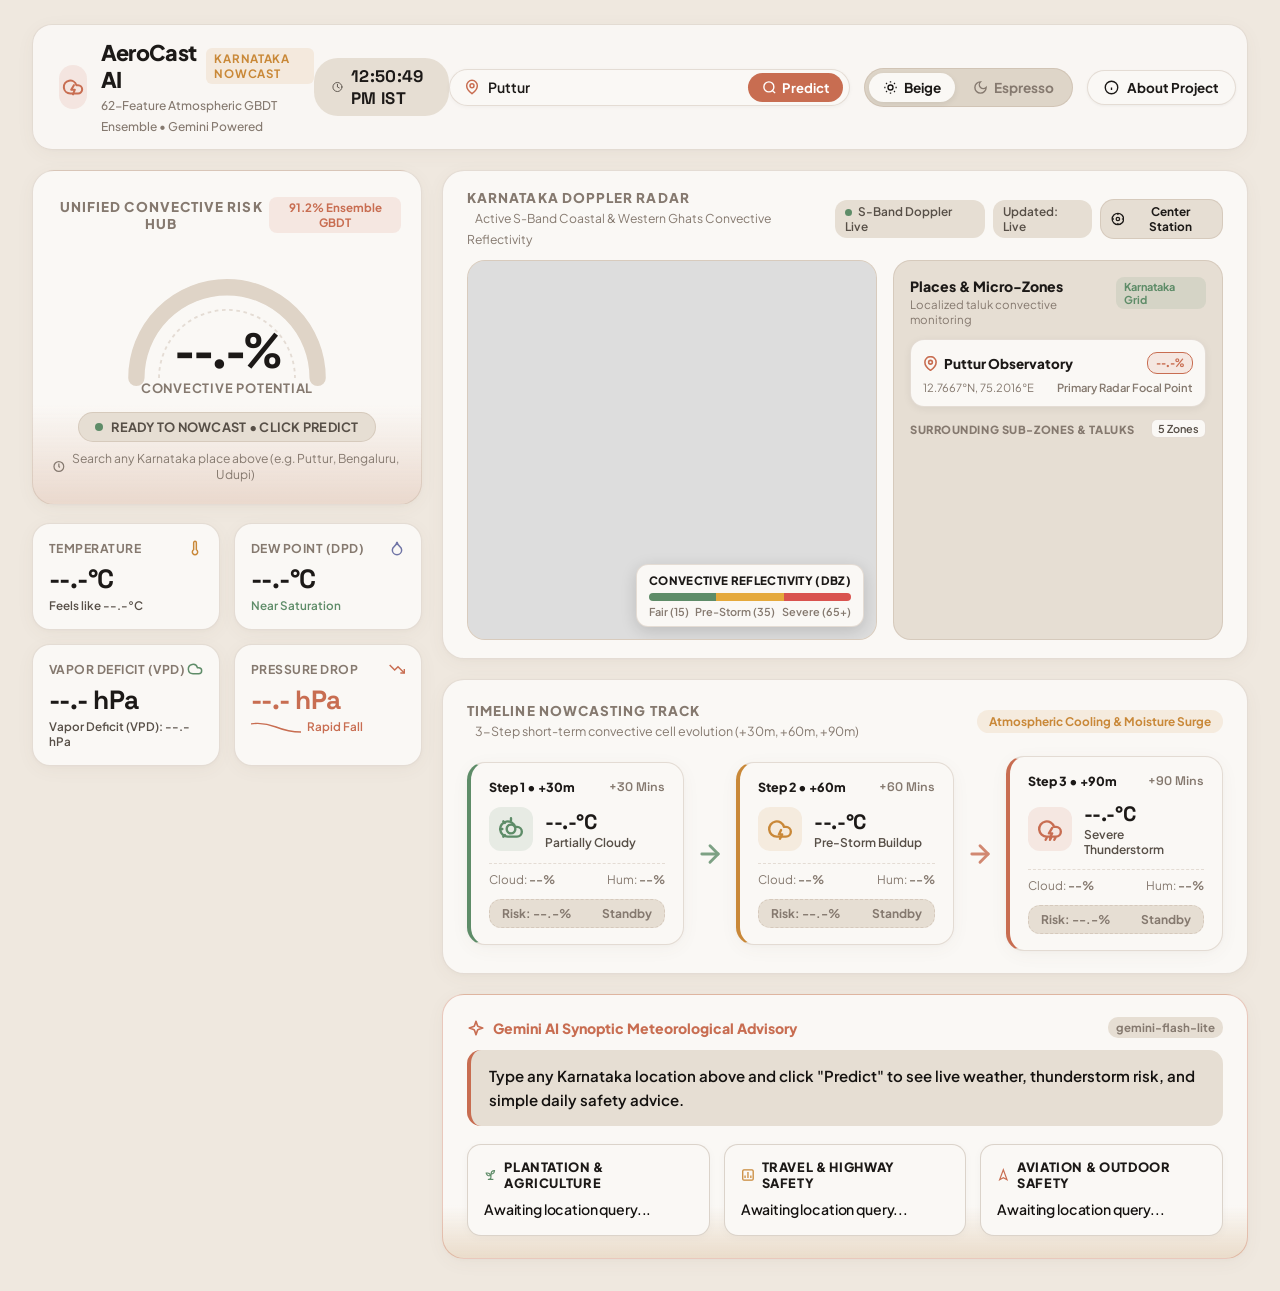
==== commit 80e4452f: "Updated the about page of the project" ====
--- a/index.html
+++ b/index.html
@@ -29,8 +29,20 @@
       }
     })();
   </script>
+  <script>
+    (function() {
+      var savedTheme = localStorage.getItem('aerocast_theme') || 'light';
+      document.documentElement.setAttribute('data-theme', savedTheme);
+    })();
+  </script>
 </head>
 <body data-theme="light">
+  <script>
+    (function() {
+      var savedTheme = localStorage.getItem('aerocast_theme') || 'light';
+      document.body.setAttribute('data-theme', savedTheme);
+    })();
+  </script>
 
   <div class="app-wrapper">
 
@@ -215,6 +227,14 @@
             <span>Espresso</span>
           </button>
         </div>
+
+        <!-- About Project Navigation Button -->
+        <a href="/about" class="nav-about-btn" title="Learn about AeroCast AI & Atmospheric Physics Parameters">
+          <svg width="15" height="15" viewBox="0 0 24 24" fill="none" stroke="currentColor" stroke-width="2.2">
+            <circle cx="12" cy="12" r="10"/><line x1="12" y1="16" x2="12" y2="12"/><line x1="12" y1="8" x2="12.01" y2="8"/>
+          </svg>
+          <span>About Project</span>
+        </a>
       </div>
     </header>
 
@@ -254,14 +274,14 @@
             </div>
           </div>
 
-          <div id="riskAlertBanner" class="risk-alert-pill alert-red">
-            <span class="pulse-indicator"></span>
-            <span id="riskAlertText">FETCHING REAL-TIME OBSERVATIONS...</span>
+          <div id="riskAlertBanner" class="risk-alert-pill alert-idle">
+            <span class="pulse-indicator" style="background: var(--accent-sage);"></span>
+            <span id="riskAlertText">READY • ENTER A PLACE TO NOWCAST</span>
           </div>
 
           <div class="resolved-location-sub">
             <svg width="13" height="13" viewBox="0 0 24 24" fill="none" stroke="currentColor" stroke-width="2.5"><circle cx="12" cy="12" r="10"/><polyline points="12 6 12 12 14 14"/></svg>
-            <span id="resolvedAddressText">Locating Karnataka Observatory...</span>
+            <span id="resolvedAddressText">Search any Karnataka village or city above and click Predict</span>
           </div>
         </div>
 
@@ -534,7 +554,7 @@
 
           <div class="gemini-content-body">
             <p id="geminiBulletinText" class="gemini-bulletin">
-              Analyzing atmospheric boundary-layer instability, moisture flux convergence, and barometric depression over Karnataka...
+              Type any Karnataka location above and click "Predict" to see the live weather, thunderstorm risk, and simple daily safety advice.
             </p>
 
             <div class="gemini-sectors-grid">
--- a/static/css/style.css
+++ b/static/css/style.css
@@ -506,6 +506,12 @@
   border: 1px solid rgba(94, 140, 104, 0.28);
 }
 
+.alert-idle {
+  background: var(--chip-bg);
+  color: var(--text-secondary);
+  border: 1px solid var(--card-border);
+}
+
 .alert-muted {
   background: var(--chip-bg);
   color: var(--text-muted);
@@ -1663,3 +1669,461 @@
 }
 
 
+
+
+/* ==========================================================================
+   Navigation & About Page Styling
+   ========================================================================== */
+
+.nav-about-btn, .nav-back-btn {
+  display: inline-flex;
+  align-items: center;
+  gap: 8px;
+  padding: 8px 16px;
+  border-radius: 20px;
+  font-size: 0.84rem;
+  font-weight: 700;
+  text-decoration: none;
+  background: var(--card-bg);
+  color: var(--text-primary);
+  border: 1px solid var(--card-border);
+  box-shadow: 0 1px 3px rgba(0, 0, 0, 0.05);
+  transition: all 0.2s ease;
+  cursor: pointer;
+  white-space: nowrap;
+}
+
+.nav-about-btn:hover, .nav-back-btn:hover {
+  background: var(--accent-terracotta-bg);
+  border-color: var(--accent-terracotta);
+  color: var(--accent-terracotta);
+  transform: translateY(-1px);
+}
+
+.about-page-container {
+  max-width: 1240px;
+  margin: 0 auto;
+  padding: 24px 20px 60px;
+}
+
+.about-hero {
+  background: var(--card-bg);
+  border: 1px solid var(--card-border);
+  border-radius: 20px;
+  padding: 36px 32px;
+  margin-bottom: 32px;
+  box-shadow: var(--card-shadow);
+  position: relative;
+  overflow: hidden;
+}
+
+.about-hero::before {
+  content: '';
+  position: absolute;
+  top: -50px;
+  right: -50px;
+  width: 200px;
+  height: 200px;
+  background: radial-gradient(circle, var(--accent-terracotta-bg) 0%, transparent 70%);
+  pointer-events: none;
+}
+
+.about-pill-tag {
+  display: inline-flex;
+  align-items: center;
+  gap: 6px;
+  padding: 4px 12px;
+  border-radius: 12px;
+  background: var(--accent-terracotta-bg);
+  color: var(--accent-terracotta);
+  font-size: 0.76rem;
+  font-weight: 800;
+  letter-spacing: 0.06em;
+  text-transform: uppercase;
+  margin-bottom: 12px;
+}
+
+.about-hero-title {
+  font-size: 2.1rem;
+  font-weight: 800;
+  color: var(--text-primary);
+  line-height: 1.25;
+  margin-bottom: 12px;
+  font-family: 'Space Grotesk', sans-serif;
+}
+
+.about-hero-desc {
+  font-size: 1.05rem;
+  color: var(--text-secondary);
+  line-height: 1.6;
+  max-width: 950px;
+  margin-bottom: 24px;
+}
+
+.about-stats-row {
+  display: grid;
+  grid-template-columns: repeat(auto-fit, minmax(200px, 1fr));
+  gap: 16px;
+  padding-top: 16px;
+  border-top: 1px solid var(--card-border);
+}
+
+.about-stat-box {
+  display: flex;
+  flex-direction: column;
+  gap: 4px;
+}
+
+.about-stat-num {
+  font-size: 1.7rem;
+  font-weight: 800;
+  color: var(--accent-terracotta);
+  font-family: 'Space Grotesk', sans-serif;
+}
+
+.about-stat-label {
+  font-size: 0.8rem;
+  color: var(--text-muted);
+  font-weight: 600;
+  text-transform: uppercase;
+  letter-spacing: 0.04em;
+}
+
+/* Concept Cards Grid */
+.about-grid-2col {
+  display: grid;
+  grid-template-columns: repeat(2, 1fr);
+  gap: 24px;
+  margin-bottom: 32px;
+}
+
+.about-grid-1col {
+  display: flex;
+  flex-direction: column;
+  gap: 24px;
+  margin-bottom: 32px;
+}
+
+@media (max-width: 900px) {
+  .about-grid-2col {
+    grid-template-columns: 1fr;
+  }
+}
+
+.concept-card {
+  background: var(--card-bg);
+  border: 1px solid var(--card-border);
+  border-radius: 18px;
+  padding: 26px 24px;
+  box-shadow: var(--card-shadow);
+  display: flex;
+  flex-direction: column;
+  gap: 16px;
+}
+
+.concept-card-header {
+  display: flex;
+  align-items: flex-start;
+  justify-content: space-between;
+  gap: 16px;
+}
+
+.concept-title-group {
+  display: flex;
+  align-items: center;
+  gap: 12px;
+}
+
+.concept-icon-avatar {
+  width: 44px;
+  height: 44px;
+  border-radius: 12px;
+  display: flex;
+  align-items: center;
+  justify-content: center;
+  font-size: 1.4rem;
+  background: var(--accent-terracotta-bg);
+  color: var(--accent-terracotta);
+  flex-shrink: 0;
+}
+
+.concept-icon-avatar.sage {
+  background: var(--accent-sage-bg);
+  color: var(--accent-sage);
+}
+
+.concept-icon-avatar.honey {
+  background: var(--accent-honey-bg);
+  color: var(--accent-honey);
+}
+
+.concept-icon-avatar.lavender {
+  background: var(--accent-lavender-bg);
+  color: var(--accent-lavender);
+}
+
+.concept-card-title {
+  font-size: 1.25rem;
+  font-weight: 800;
+  color: var(--text-primary);
+  margin-bottom: 2px;
+}
+
+.concept-card-sub {
+  font-size: 0.8rem;
+  color: var(--text-muted);
+  font-weight: 600;
+}
+
+.concept-body-text {
+  font-size: 0.92rem;
+  color: var(--text-secondary);
+  line-height: 1.65;
+}
+
+.formula-card-box {
+  background: var(--bg-canvas);
+  border: 1px solid var(--card-border);
+  border-radius: 12px;
+  padding: 14px 16px;
+  font-family: 'Space Grotesk', monospace;
+  color: var(--text-primary);
+  font-size: 0.92rem;
+  display: flex;
+  flex-direction: column;
+  gap: 6px;
+}
+
+.formula-label {
+  font-size: 0.72rem;
+  font-weight: 700;
+  text-transform: uppercase;
+  color: var(--accent-terracotta);
+  letter-spacing: 0.05em;
+}
+
+.formula-code {
+  font-size: 1.05rem;
+  font-weight: 700;
+}
+
+.concept-highlight-list {
+  list-style: none;
+  display: flex;
+  flex-direction: column;
+  gap: 10px;
+  padding: 0;
+  margin: 0;
+}
+
+.concept-highlight-item {
+  display: flex;
+  align-items: flex-start;
+  gap: 10px;
+  font-size: 0.88rem;
+  color: var(--text-secondary);
+  line-height: 1.5;
+}
+
+.concept-highlight-item svg {
+  flex-shrink: 0;
+  margin-top: 3px;
+  color: var(--accent-terracotta);
+}
+
+.concept-callout-note {
+  border-left: 3px solid var(--accent-terracotta);
+  background: var(--accent-terracotta-bg);
+  padding: 12px 14px;
+  border-radius: 0 10px 10px 0;
+  font-size: 0.85rem;
+  line-height: 1.5;
+  color: var(--text-primary);
+}
+
+/* Threshold Matrix Table */
+.threshold-table-card {
+  background: var(--card-bg);
+  border: 1px solid var(--card-border);
+  border-radius: 18px;
+  padding: 28px 24px;
+  box-shadow: var(--card-shadow);
+  margin-bottom: 32px;
+}
+
+.threshold-table-header {
+  margin-bottom: 20px;
+}
+
+.threshold-table-title {
+  font-size: 1.35rem;
+  font-weight: 800;
+  color: var(--text-primary);
+  margin-bottom: 6px;
+}
+
+.threshold-table-desc {
+  font-size: 0.9rem;
+  color: var(--text-secondary);
+}
+
+.threshold-table-responsive {
+  width: 100%;
+  overflow-x: auto;
+}
+
+.about-matrix-table {
+  width: 100%;
+  border-collapse: separate;
+  border-spacing: 0;
+  text-align: left;
+  font-size: 0.88rem;
+}
+
+.about-matrix-table th {
+  background: var(--bg-canvas);
+  color: var(--text-primary);
+  font-weight: 700;
+  padding: 12px 16px;
+  border-bottom: 2px solid var(--card-border);
+  white-space: nowrap;
+}
+
+.about-matrix-table th:first-child {
+  border-top-left-radius: 10px;
+}
+
+.about-matrix-table th:last-child {
+  border-top-right-radius: 10px;
+}
+
+.about-matrix-table td {
+  padding: 14px 16px;
+  border-bottom: 1px solid var(--card-border);
+  color: var(--text-secondary);
+  line-height: 1.5;
+  vertical-align: middle;
+}
+
+.about-matrix-table tr:hover td {
+  background: var(--accent-terracotta-bg);
+}
+
+.risk-level-badge {
+  display: inline-flex;
+  align-items: center;
+  gap: 6px;
+  padding: 4px 10px;
+  border-radius: 12px;
+  font-size: 0.76rem;
+  font-weight: 800;
+  white-space: nowrap;
+}
+
+.risk-level-badge.green {
+  background: rgba(46, 125, 50, 0.15);
+  color: #2e7d32;
+  border: 1px solid rgba(46, 125, 50, 0.3);
+}
+
+.risk-level-badge.yellow {
+  background: rgba(230, 81, 0, 0.15);
+  color: #e65100;
+  border: 1px solid rgba(230, 81, 0, 0.3);
+}
+
+.risk-level-badge.red {
+  background: rgba(198, 40, 40, 0.15);
+  color: #c62828;
+  border: 1px solid rgba(198, 40, 40, 0.3);
+}
+
+[data-theme='dark'] .risk-level-badge.green {
+  background: rgba(76, 175, 80, 0.2);
+  color: #81c784;
+}
+
+[data-theme='dark'] .risk-level-badge.yellow {
+  background: rgba(255, 152, 0, 0.2);
+  color: #ffb74d;
+}
+
+[data-theme='dark'] .risk-level-badge.red {
+  background: rgba(244, 67, 54, 0.2);
+  color: #e57373;
+}
+
+
+/* How System Predicts Flow Grid */
+.how-it-works-card {
+  background: var(--card-bg);
+  border: 1px solid var(--card-border);
+  border-radius: 18px;
+  padding: 28px 24px;
+  box-shadow: var(--card-shadow);
+  margin-bottom: 32px;
+}
+
+.steps-flow-grid {
+  display: grid;
+  grid-template-columns: repeat(auto-fit, minmax(210px, 1fr));
+  gap: 16px;
+  margin-top: 20px;
+}
+
+.step-flow-box {
+  background: var(--bg-canvas);
+  border: 1px solid var(--card-border);
+  border-radius: 14px;
+  padding: 20px 16px;
+  display: flex;
+  flex-direction: column;
+  gap: 10px;
+  position: relative;
+  transition: transform 0.2s ease, border-color 0.2s ease;
+}
+
+.step-flow-box:hover {
+  transform: translateY(-2px);
+  border-color: var(--accent-terracotta);
+}
+
+.step-number-badge {
+  display: inline-flex;
+  align-items: center;
+  gap: 6px;
+  font-size: 0.72rem;
+  font-weight: 800;
+  text-transform: uppercase;
+  color: var(--accent-terracotta);
+  background: var(--accent-terracotta-bg);
+  padding: 3px 8px;
+  border-radius: 8px;
+  width: fit-content;
+}
+
+.step-flow-title {
+  font-size: 1.05rem;
+  font-weight: 800;
+  color: var(--text-primary);
+  margin: 0;
+  display: flex;
+  align-items: center;
+  gap: 8px;
+}
+
+.step-flow-text {
+  font-size: 0.86rem;
+  color: var(--text-secondary);
+  line-height: 1.55;
+  margin: 0;
+}
+
+.step-flow-highlight {
+  font-size: 0.78rem;
+  color: var(--text-muted);
+  font-weight: 600;
+  margin-top: auto;
+  padding-top: 8px;
+  border-top: 1px dashed var(--card-border);
+}
